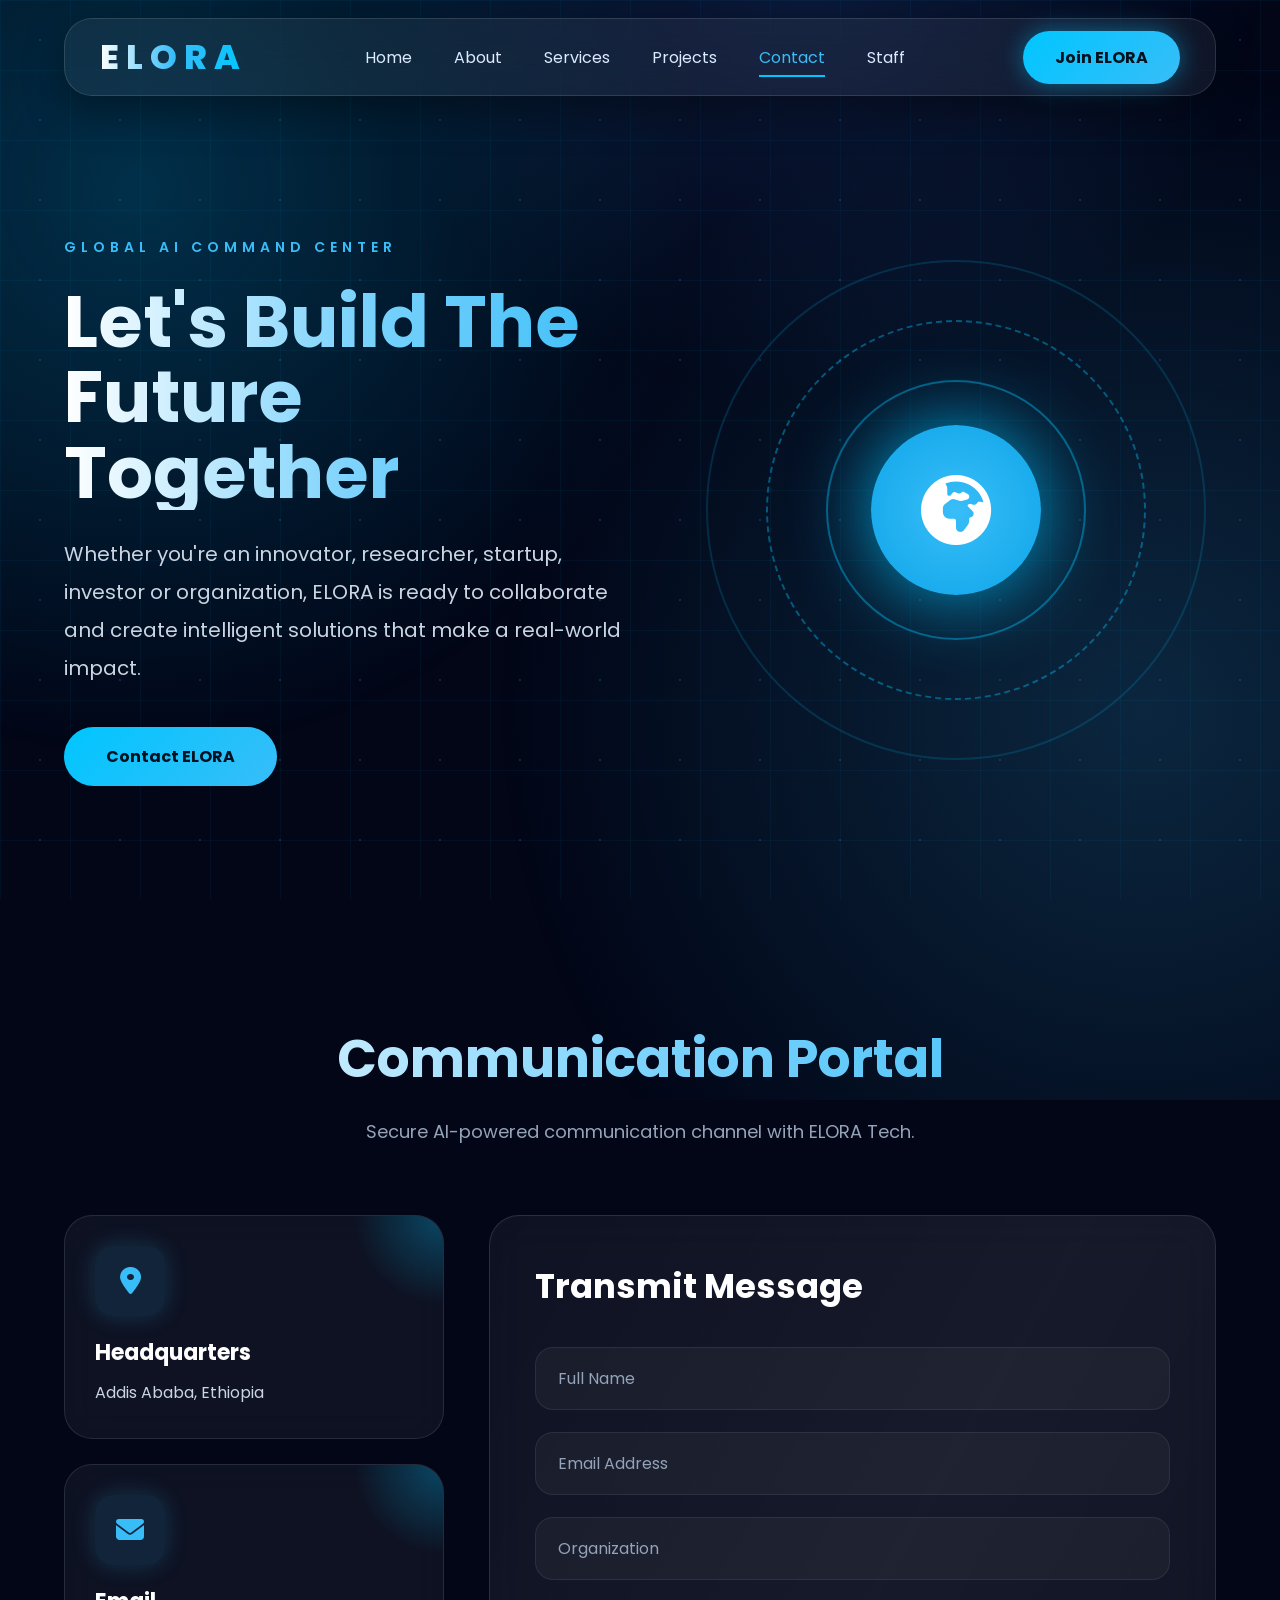
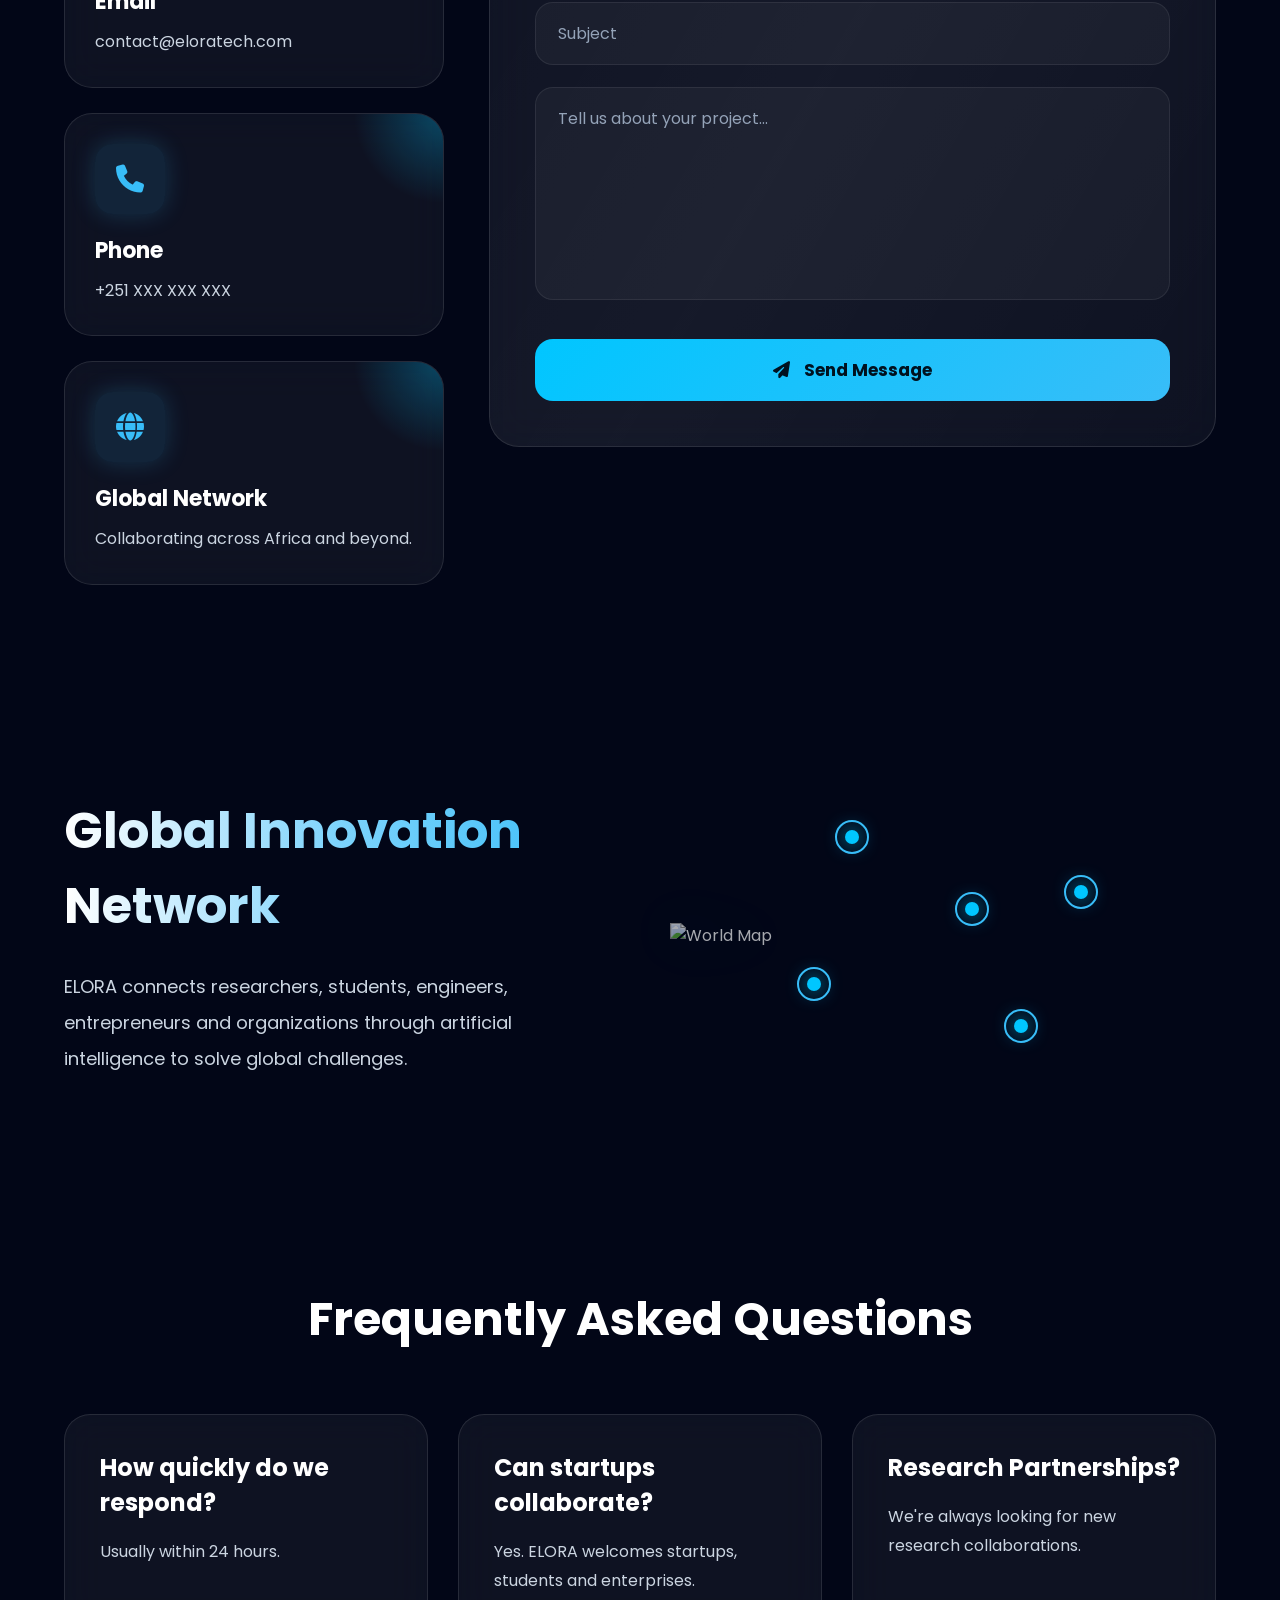
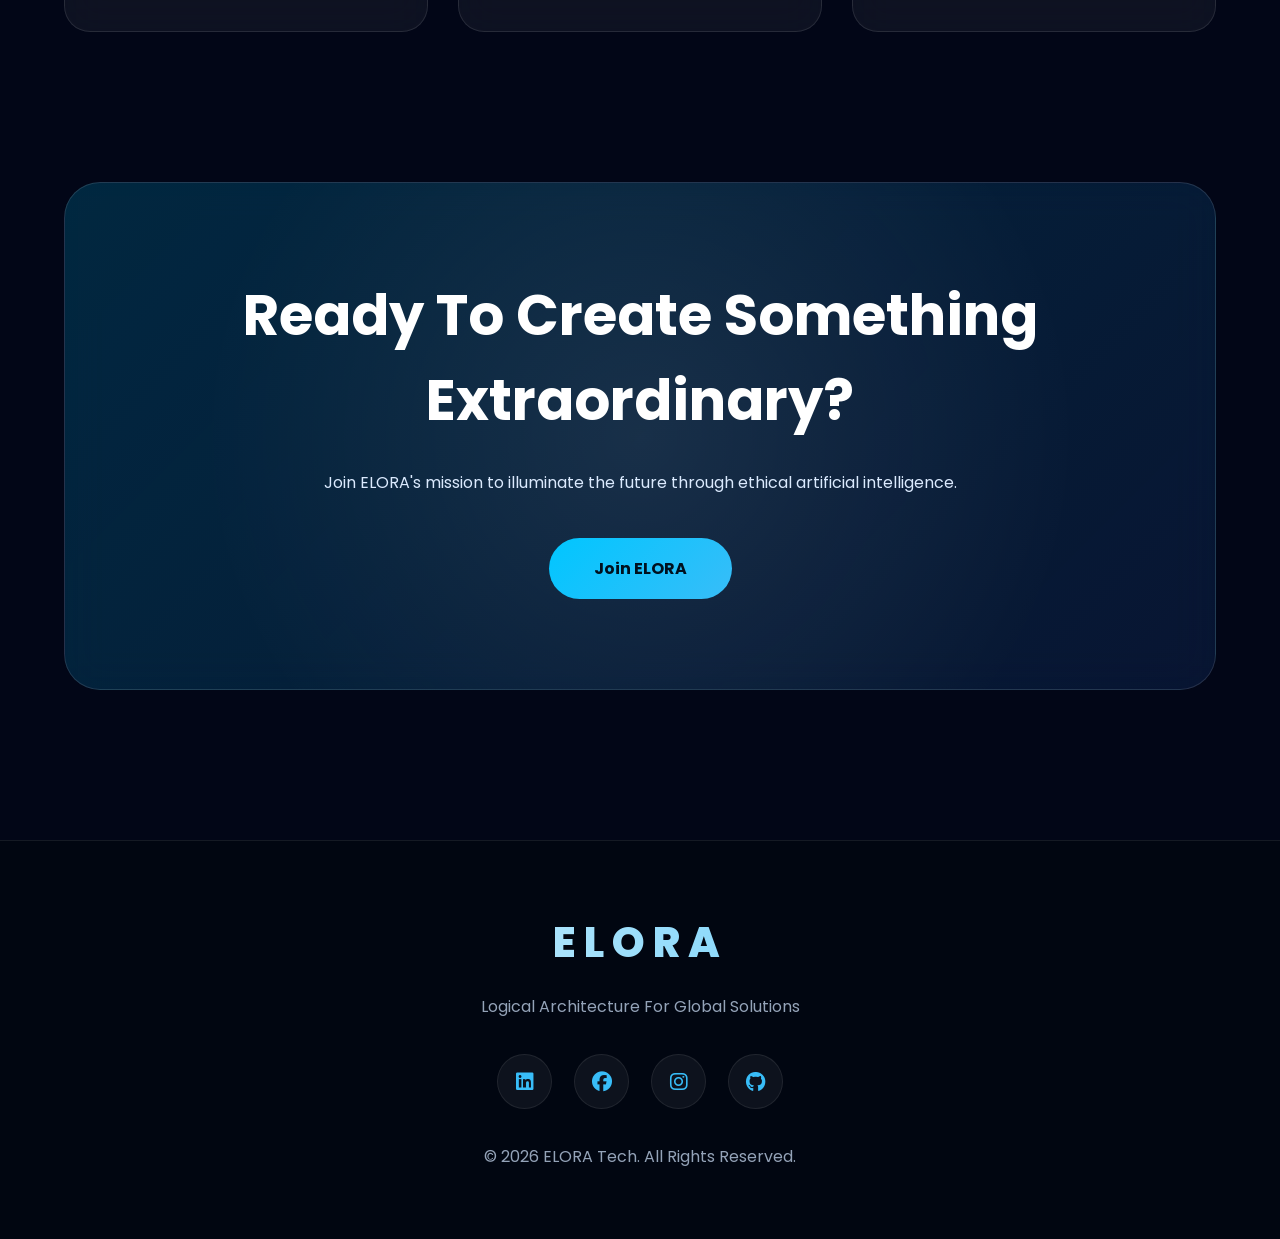
==== contact.html @ bfa9371b "Add files via upload" ====
<!DOCTYPE html>
<html lang="en">

<head>

    <meta charset="UTF-8">
    <meta name="viewport" content="width=device-width, initial-scale=1.0">

    <title>Contact | ELORA Tech</title>

    <link rel="stylesheet" href="contact.css">

    <link href="https://fonts.googleapis.com/css2?family=Poppins:wght@300;400;500;600;700;800&display=swap" rel="stylesheet">

    <link rel="stylesheet"
        href="https://cdnjs.cloudflare.com/ajax/libs/font-awesome/6.7.2/css/all.min.css">

</head>

<body>

<div class="grid-bg"></div>
<div class="particles"></div>

<header>
    <nav class="navbar">

        <a href="index.html" class="logo">ELORA</a>

        <ul class="nav-links">
            <li><a href="index.html">Home</a></li>
            <li><a href="about.html">About</a></li>
            <li><a href="service.html">Services</a></li>
            <li><a href="projects.html">Projects</a></li>
            <li><a href="contact.html" class="active">Contact</a></li>
            <li><a href="staff.html">Staff</a></li>
        </ul>

        <a href="join.html" class="join-btn">Join ELORA</a>

        <!-- MOBILE MENU BUTTON -->
        <button class="menu-btn" type="button" aria-label="Open navigation menu" aria-expanded="false">
            <i class="fas fa-bars"></i>
        </button>

    </nav>
</header>


<!-- HERO -->

<section class="contact-hero">

<div class="hero-content">

<span>GLOBAL AI COMMAND CENTER</span>

<h1>

Let's Build The Future Together

</h1>

<p>

Whether you're an innovator, researcher, startup, investor or organization,
ELORA is ready to collaborate and create intelligent solutions that make
a real-world impact.

</p>

<a href="#contact" class="hero-btn">

Contact ELORA

</a>

</div>

<div class="hero-graphic">

<div class="core">

<i class="fa-solid fa-earth-africa"></i>

</div>

<div class="ring ring1"></div>

<div class="ring ring2"></div>

<div class="ring ring3"></div>

</div>

</section>



<!-- CONTACT -->

<section id="contact" class="contact-section">

<div class="section-title">

<h2>Communication Portal</h2>

<p>

Secure AI-powered communication channel with ELORA Tech.

</p>

</div>

<div class="contact-wrapper">

<!-- LEFT -->

<div class="contact-info">

<div class="info-card">

<i class="fa-solid fa-location-dot"></i>

<h3>Headquarters</h3>

<p>

Addis Ababa, Ethiopia

</p>

</div>

<div class="info-card">

<i class="fa-solid fa-envelope"></i>

<h3>Email</h3>

<p>

contact@eloratech.com

</p>

</div>

<div class="info-card">

<i class="fa-solid fa-phone"></i>

<h3>Phone</h3>

<p>

+251 XXX XXX XXX

</p>

</div>

<div class="info-card">

<i class="fa-solid fa-globe"></i>

<h3>Global Network</h3>

<p>

Collaborating across Africa and beyond.

</p>

</div>

</div>



<!-- FORM -->

<div class="contact-form">

<h3>Transmit Message</h3>

<form>

<div class="input-box">

<input type="text" placeholder="Full Name" required>

</div>

<div class="input-box">

<input type="email" placeholder="Email Address" required>

</div>

<div class="input-box">

<input type="text" placeholder="Organization">

</div>

<div class="input-box">

<input type="text" placeholder="Subject">

</div>

<div class="input-box">

<textarea rows="7" placeholder="Tell us about your project..."></textarea>

</div>

<button type="submit">

<i class="fa-solid fa-paper-plane"></i>

Send Message

</button>

</form>

</div>

</div>

</section>



<!-- WORLD NETWORK -->

<section class="network">

<div class="network-content">

<h2>

Global Innovation Network

</h2>

<p>

ELORA connects researchers, students, engineers,
entrepreneurs and organizations through artificial intelligence
to solve global challenges.

</p>

</div>

<div class="world-map">

<div class="pulse p1"></div>
<div class="pulse p2"></div>
<div class="pulse p3"></div>
<div class="pulse p4"></div>
<div class="pulse p5"></div>

<img src="assets/world-map.png" alt="World Map">

</div>

</section>



<!-- FAQ -->

<section class="faq">

<h2>

Frequently Asked Questions

</h2>

<div class="faq-grid">

<div class="faq-card">

<h3>

How quickly do we respond?

</h3>

<p>

Usually within 24 hours.

</p>

</div>

<div class="faq-card">

<h3>

Can startups collaborate?

</h3>

<p>

Yes. ELORA welcomes startups,
students and enterprises.

</p>

</div>

<div class="faq-card">

<h3>

Research Partnerships?

</h3>

<p>

We're always looking for new
research collaborations.

</p>

</div>

</div>

</section>



<!-- CTA -->

<section class="cta">

<h2>

Ready To Create Something Extraordinary?

</h2>

<p>

Join ELORA's mission to illuminate the future
through ethical artificial intelligence.

</p>

<a href="join.html">

Join ELORA

</a>

</section>



<footer>

<div class="footer-logo">

ELORA

</div>

<p>

Logical Architecture For Global Solutions

</p>

<div class="socials">

<a href="#"><i class="fab fa-linkedin"></i></a>

<a href="#"><i class="fab fa-facebook"></i></a>

<a href="#"><i class="fab fa-instagram"></i></a>

<a href="#"><i class="fab fa-github"></i></a>

</div>

<p>

© 2026 ELORA Tech. All Rights Reserved.

</p>

</footer>

<script src="contact.js"></script>

</body>

</html>
---- contact.css ----
/* =========================================================
   ELORA TECH — CONTACT PAGE
   COMPLETE RESPONSIVE CSS
========================================================= */

* {
    margin: 0;
    padding: 0;
    box-sizing: border-box;
    font-family: 'Poppins', sans-serif;
}

html {
    scroll-behavior: smooth;
}

body {
    background: #020617;
    color: #fff;
    overflow-x: hidden;
}

/* =========================================================
   GRID BACKGROUND
========================================================= */

.grid-bg {
    position: fixed;
    inset: 0;
    z-index: -10;

    background:
        linear-gradient(rgba(0,198,255,.05) 1px, transparent 1px),
        linear-gradient(90deg, rgba(0,198,255,.05) 1px, transparent 1px);

    background-size: 70px 70px;

    animation: gridMove 18s linear infinite;
}

@keyframes gridMove {
    from {
        transform: translateY(0);
    }

    to {
        transform: translateY(70px);
    }
}

/* =========================================================
   BACKGROUND GLOW
========================================================= */

body::before {
    content: "";

    position: fixed;
    inset: -200px;

    z-index: -9;

    background:
        radial-gradient(
            circle at 20% 30%,
            rgba(0,198,255,.22),
            transparent 35%
        ),
        radial-gradient(
            circle at 80% 70%,
            rgba(56,189,248,.18),
            transparent 40%
        ),
        radial-gradient(
            circle at 60% 10%,
            rgba(59,130,246,.18),
            transparent 30%
        );

    animation: aurora 14s ease-in-out infinite alternate;
}

@keyframes aurora {
    0% {
        transform: translate(-40px,-20px) scale(1);
    }

    100% {
        transform: translate(60px,40px) scale(1.15);
    }
}

/* =========================================================
   PARTICLES
========================================================= */

.particles {
    position: fixed;
    inset: 0;

    pointer-events: none;
    z-index: -8;

    overflow: hidden;
}

.particles::before {
    content: "";

    position: absolute;

    width: 200%;
    height: 200%;

    background-image:
        radial-gradient(#38bdf8 1px, transparent 1px);

    background-size: 80px 80px;

    opacity: .18;

    animation: starsMove 60s linear infinite;
}

@keyframes starsMove {
    from {
        transform: translate(0,0);
    }

    to {
        transform: translate(-200px,-400px);
    }
}

/* =========================================================
   HEADER
========================================================= */

header {
    position: fixed;

    top: 0;
    left: 0;

    width: 100%;

    z-index: 1000;

    padding: 18px 0;

    transition: .4s;
}

/* =========================================================
   NAVBAR
========================================================= */

.navbar {
    position: relative;

    width: 90%;
    max-width: 1350px;

    margin: auto;

    min-height: 78px;

    display: flex;

    justify-content: space-between;
    align-items: center;

    padding: 0 35px;

    border-radius: 28px;

    background: rgba(255,255,255,.06);

    backdrop-filter: blur(22px);

    border: 1px solid rgba(255,255,255,.12);

    box-shadow:
        0 15px 40px rgba(0,0,0,.35);

    transition: .4s;
}

/* =========================================================
   LOGO
========================================================= */

.logo {
    font-size: 34px;

    font-weight: 800;

    letter-spacing: 7px;

    text-decoration: none;

    background:
        linear-gradient(
            90deg,
            #fff,
            #38bdf8,
            #00c6ff
        );

    -webkit-background-clip: text;
    background-clip: text;

    color: transparent;

    flex-shrink: 0;
}

/* =========================================================
   DESKTOP NAVIGATION
========================================================= */

.nav-links {
    display: flex;

    align-items: center;

    gap: 42px;

    list-style: none;
}

.nav-links a {
    color: #dbeafe;

    text-decoration: none;

    transition: .35s;

    position: relative;
}

.nav-links a::after {
    content: "";

    position: absolute;

    bottom: -8px;
    left: 50%;

    transform: translateX(-50%);

    width: 0;
    height: 2px;

    background: #00c6ff;

    transition: .3s;
}

.nav-links a:hover::after,
.nav-links .active::after {
    width: 100%;
}

.nav-links a:hover,
.nav-links .active {
    color: #38bdf8;
}

/* =========================================================
   JOIN BUTTON
========================================================= */

.join-btn {
    padding: 14px 32px;

    border-radius: 50px;

    background:
        linear-gradient(
            135deg,
            #00c6ff,
            #38bdf8
        );

    color: #00111f;

    font-weight: 700;

    text-decoration: none;

    box-shadow:
        0 0 25px rgba(0,198,255,.45);

    transition: .35s;

    flex-shrink: 0;
}

.join-btn:hover {
    transform: translateY(-4px);

    box-shadow:
        0 0 45px rgba(0,198,255,.8);
}

/* =========================================================
   MOBILE MENU BUTTON
========================================================= */

.menu-btn {
    display: none;

    width: 48px;
    height: 48px;

    align-items: center;
    justify-content: center;

    border-radius: 15px;

    color: #38bdf8;

    background: rgba(255,255,255,.06);

    border: 1px solid rgba(56,189,248,.2);

    font-size: 22px;

    cursor: pointer;

    transition: .3s;

    outline: none;
}

.menu-btn:hover,
.menu-btn.active {
    background: #00c6ff;

    color: #00111f;

    box-shadow:
        0 0 25px rgba(0,198,255,.5);
}

/* =========================================================
   NAVBAR SCROLL
========================================================= */

.navbar.scrolled {
    background: rgba(2,6,23,.88);

    border-color:
        rgba(56,189,248,.2);

    box-shadow:
        0 15px 45px rgba(0,0,0,.5);
}

/* =========================================================
   HERO
========================================================= */

.contact-hero {
    min-height: 100vh;

    display: flex;

    justify-content: space-between;
    align-items: center;

    width: 90%;
    max-width: 1350px;

    margin: auto;

    padding-top: 120px;

    gap: 60px;
}

.hero-content {
    max-width: 650px;
}

.hero-content span {
    color: #38bdf8;

    letter-spacing: 5px;

    font-size: 14px;

    font-weight: 600;
}

.hero-content h1 {
    margin: 25px 0;

    font-size: 72px;

    line-height: 1.05;

    background:
        linear-gradient(
            90deg,
            white,
            #7dd3fc,
            #38bdf8
        );

    -webkit-background-clip: text;
    background-clip: text;

    color: transparent;
}

.hero-content p {
    font-size: 20px;

    line-height: 1.9;

    color: #cbd5e1;

    max-width: 620px;
}

.hero-btn {
    display: inline-block;

    margin-top: 40px;

    padding: 17px 42px;

    border-radius: 50px;

    background:
        linear-gradient(
            135deg,
            #00c6ff,
            #38bdf8
        );

    color: #00111f;

    font-weight: 700;

    text-decoration: none;

    transition: .35s;
}

.hero-btn:hover {
    transform: translateY(-5px);

    box-shadow:
        0 0 35px rgba(0,198,255,.6);
}

/* =========================================================
   HOLOGRAPHIC EARTH
========================================================= */

.hero-graphic {
    position: relative;

    width: 520px;
    height: 520px;

    display: flex;

    align-items: center;
    justify-content: center;

    flex-shrink: 0;
}

.core {
    width: 170px;
    height: 170px;

    border-radius: 50%;

    display: flex;

    justify-content: center;
    align-items: center;

    background:
        radial-gradient(
            circle,
            #38bdf8,
            #0ea5e9
        );

    box-shadow:
        0 0 80px rgba(0,198,255,.8);

    animation: pulse 3s infinite;

    z-index: 2;
}

.core i {
    font-size: 70px;
    color: white;
}

.ring {
    position: absolute;

    border-radius: 50%;

    border:
        2px solid rgba(0,198,255,.4);
}

.ring1 {
    width: 260px;
    height: 260px;

    animation:
        spin 10s linear infinite;
}

.ring2 {
    width: 380px;
    height: 380px;

    border-style: dashed;

    animation:
        spin 18s linear infinite reverse;
}

.ring3 {
    width: 500px;
    height: 500px;

    opacity: .4;

    animation:
        spin 26s linear infinite;
}

@keyframes spin {
    to {
        transform: rotate(360deg);
    }
}

@keyframes pulse {
    50% {
        transform: scale(1.08);
    }
}

/* =========================================================
   CONTACT SECTION
========================================================= */

.contact-section {
    width: 90%;

    max-width: 1350px;

    margin: 120px auto;
}

.section-title {
    text-align: center;

    margin-bottom: 70px;
}

.section-title h2 {
    font-size: 52px;

    margin-bottom: 20px;

    background:
        linear-gradient(
            90deg,
            #ffffff,
            #7dd3fc,
            #38bdf8
        );

    -webkit-background-clip: text;
    background-clip: text;

    color: transparent;
}

.section-title p {
    color: #94a3b8;

    font-size: 18px;
}

/* =========================================================
   CONTACT GRID
========================================================= */

.contact-wrapper {
    display: grid;

    grid-template-columns: 380px 1fr;

    gap: 45px;

    align-items: start;
}

.contact-info {
    display: flex;

    flex-direction: column;

    gap: 25px;
}

/* =========================================================
   INFO CARDS
========================================================= */

.info-card {
    position: relative;

    padding: 30px;

    border-radius: 28px;

    background:
        rgba(255,255,255,.05);

    border:
        1px solid rgba(255,255,255,.1);

    backdrop-filter: blur(18px);

    overflow: hidden;

    transition: .4s;
}

.info-card::before {
    content: "";

    position: absolute;

    width: 180px;
    height: 180px;

    top: -90px;
    right: -90px;

    border-radius: 50%;

    background:
        radial-gradient(
            circle,
            rgba(0,198,255,.30),
            transparent 70%
        );

    transition: .5s;
}

.info-card:hover {
    transform: translateY(-10px);

    border-color: #38bdf8;

    box-shadow:
        0 20px 40px rgba(0,198,255,.18);
}

.info-card:hover::before {
    transform: scale(1.3);
}

.info-card i {
    width: 70px;
    height: 70px;

    display: flex;

    justify-content: center;
    align-items: center;

    border-radius: 18px;

    font-size: 28px;

    color: #38bdf8;

    background:
        rgba(56,189,248,.10);

    margin-bottom: 20px;

    box-shadow:
        0 0 25px rgba(56,189,248,.2);
}

.info-card h3 {
    font-size: 22px;

    margin-bottom: 10px;
}

.info-card p {
    color: #cbd5e1;

    line-height: 1.8;
}

/* =========================================================
   CONTACT FORM
========================================================= */

.contact-form {
    position: relative;

    padding: 45px;

    border-radius: 30px;

    background:
        rgba(255,255,255,.05);

    border:
        1px solid rgba(255,255,255,.12);

    backdrop-filter: blur(20px);

    overflow: hidden;
}

.contact-form::before {
    content: "";

    position: absolute;

    inset: 0;

    background:
        linear-gradient(
            120deg,
            transparent,
            rgba(255,255,255,.03),
            transparent
        );

    animation:
        glassFlow 7s linear infinite;

    pointer-events: none;
}

@keyframes glassFlow {
    from {
        transform: translateX(-100%);
    }

    to {
        transform: translateX(100%);
    }
}

.contact-form h3 {
    font-size: 34px;

    margin-bottom: 35px;
}

.contact-form form {
    display: grid;

    gap: 22px;

    position: relative;

    z-index: 2;
}

.input-box {
    position: relative;
}

.input-box input,
.input-box textarea {
    width: 100%;

    padding: 18px 22px;

    border-radius: 18px;

    background:
        rgba(255,255,255,.04);

    border:
        1px solid rgba(255,255,255,.08);

    outline: none;

    color: white;

    font-size: 16px;

    transition: .3s;
}

.input-box textarea {
    resize: none;
}

.input-box input::placeholder,
.input-box textarea::placeholder {
    color: #94a3b8;
}

.input-box input:focus,
.input-box textarea:focus {
    border-color: #38bdf8;

    box-shadow:
        0 0 25px rgba(56,189,248,.25);

    background:
        rgba(255,255,255,.06);
}

.contact-form button {
    margin-top: 10px;

    padding: 18px;

    border: none;

    border-radius: 18px;

    cursor: pointer;

    font-size: 17px;

    font-weight: 700;

    color: #00111f;

    background:
        linear-gradient(
            135deg,
            #00c6ff,
            #38bdf8
        );

    transition: .35s;
}

.contact-form button:hover {
    transform: translateY(-5px);

    box-shadow:
        0 0 35px rgba(0,198,255,.55);
}

.contact-form button i {
    margin-right: 10px;
}

/* =========================================================
   GLOBAL NETWORK
========================================================= */

.network {
    width: 90%;

    max-width: 1350px;

    margin: 140px auto;

    display: grid;

    grid-template-columns: 1fr 1fr;

    gap: 60px;

    align-items: center;
}

.network-content h2 {
    font-size: 50px;

    margin-bottom: 25px;

    background:
        linear-gradient(
            90deg,
            #ffffff,
            #7dd3fc,
            #38bdf8
        );

    -webkit-background-clip: text;
    background-clip: text;

    color: transparent;
}

.network-content p {
    color: #cbd5e1;

    line-height: 2;

    font-size: 18px;
}

.world-map {
    position: relative;

    display: flex;

    justify-content: center;
    align-items: center;

    min-height: 420px;
}

.world-map img {
    width: 100%;

    max-width: 600px;

    opacity: .65;

    filter:
        drop-shadow(
            0 0 30px rgba(0,198,255,.25)
        );
}

/* =========================================================
   MAP PULSES
========================================================= */

.pulse {
    position: absolute;

    width: 14px;
    height: 14px;

    background: #00c6ff;

    border-radius: 50%;

    box-shadow:
        0 0 20px #00c6ff;
}

.pulse::after {
    content: "";

    position: absolute;

    inset: -10px;

    border-radius: 50%;

    border:
        2px solid #38bdf8;

    animation:
        pulseRing 2.8s infinite;
}

@keyframes pulseRing {
    0% {
        transform: scale(.3);
        opacity: 1;
    }

    100% {
        transform: scale(2.8);
        opacity: 0;
    }
}

.p1 {
    top: 25%;
    left: 32%;
}

.p2 {
    top: 42%;
    left: 54%;
}

.p3 {
    top: 60%;
    left: 25%;
}

.p4 {
    top: 38%;
    left: 74%;
}

.p5 {
    top: 70%;
    left: 63%;
}

/* =========================================================
   FAQ
========================================================= */

.faq {
    width: 90%;

    max-width: 1350px;

    margin: 140px auto;
}

.faq h2 {
    text-align: center;

    font-size: 46px;

    margin-bottom: 60px;
}

.faq-grid {
    display: grid;

    grid-template-columns:
        repeat(3,1fr);

    gap: 30px;
}

.faq-card {
    padding: 35px;

    border-radius: 26px;

    background:
        rgba(255,255,255,.05);

    border:
        1px solid rgba(255,255,255,.1);

    backdrop-filter: blur(18px);

    transition: .35s;
}

.faq-card:hover {
    transform: translateY(-8px);

    border-color: #38bdf8;

    box-shadow:
        0 18px 35px rgba(0,198,255,.18);
}

.faq-card h3 {
    margin-bottom: 18px;

    font-size: 24px;
}

.faq-card p {
    color: #cbd5e1;

    line-height: 1.8;
}

/* =========================================================
   CTA
========================================================= */

.cta {
    width: 90%;

    max-width: 1200px;

    margin: 150px auto;

    padding: 90px 60px;

    text-align: center;

    border-radius: 36px;

    background:
        linear-gradient(
            135deg,
            rgba(0,198,255,.18),
            rgba(59,130,246,.12)
        );

    border:
        1px solid rgba(255,255,255,.12);

    backdrop-filter: blur(20px);

    position: relative;

    overflow: hidden;
}

.cta::before {
    content: "";

    position: absolute;

    inset: 0;

    background:
        radial-gradient(
            circle at center,
            rgba(255,255,255,.08),
            transparent 70%
        );

    pointer-events: none;
}

.cta h2 {
    position: relative;

    font-size: 56px;

    margin-bottom: 25px;
}

.cta p {
    position: relative;

    color: #dbeafe;

    max-width: 700px;

    margin: auto;

    line-height: 1.9;
}

.cta a {
    position: relative;

    display: inline-block;

    margin-top: 40px;

    padding: 18px 45px;

    border-radius: 50px;

    text-decoration: none;

    font-weight: 700;

    color: #00111f;

    background:
        linear-gradient(
            135deg,
            #00c6ff,
            #38bdf8
        );

    transition: .35s;
}

.cta a:hover {
    transform: translateY(-5px);

    box-shadow:
        0 0 35px rgba(0,198,255,.55);
}

/* =========================================================
   FOOTER
========================================================= */

footer {
    margin-top: 120px;

    padding: 70px 20px;

    text-align: center;

    border-top:
        1px solid rgba(255,255,255,.08);

    background: #010611;
}

.footer-logo {
    font-size: 42px;

    font-weight: 800;

    letter-spacing: 8px;

    background:
        linear-gradient(
            90deg,
            #ffffff,
            #38bdf8
        );

    -webkit-background-clip: text;
    background-clip: text;

    color: transparent;

    margin-bottom: 20px;
}

footer p {
    color: #94a3b8;

    margin-top: 10px;
}

.socials {
    margin: 35px 0;

    display: flex;

    justify-content: center;

    gap: 22px;
}

.socials a {
    width: 55px;
    height: 55px;

    border-radius: 50%;

    display: flex;

    justify-content: center;
    align-items: center;

    color: #38bdf8;

    font-size: 20px;

    text-decoration: none;

    background:
        rgba(255,255,255,.05);

    border:
        1px solid rgba(255,255,255,.08);

    transition: .35s;
}

.socials a:hover {
    transform: translateY(-6px);

    background: #00c6ff;

    color: #00111f;

    box-shadow:
        0 0 30px rgba(0,198,255,.45);
}

/* =========================================================
   REVEAL
========================================================= */

.reveal {
    opacity: 0;

    transform: translateY(35px);

    transition:
        opacity .8s ease,
        transform .8s ease;
}

.reveal-visible {
    opacity: 1;

    transform: translateY(0);
}

/* =========================================================
   TABLET
========================================================= */

@media (max-width: 1100px) {

    .navbar {
        padding: 0 25px;
    }

    .nav-links {
        gap: 22px;
    }

    .join-btn {
        padding: 12px 22px;
    }

    .contact-hero {
        gap: 30px;
    }

    .hero-content h1 {
        font-size: 58px;
    }

    .hero-graphic {
        width: 430px;
        height: 430px;
    }

    .ring3 {
        width: 420px;
        height: 420px;
    }

    .contact-wrapper {
        grid-template-columns: 330px 1fr;
    }
}

/* =========================================================
   MOBILE NAVIGATION
========================================================= */

@media (max-width: 768px) {

    header {
        padding: 12px 0;
    }

    .navbar {
        width: calc(100% - 24px);

        min-height: 68px;

        padding: 0 16px;

        border-radius: 20px;
    }

    .logo {
        font-size: 25px;
        letter-spacing: 5px;
    }

    /* SHOW HAMBURGER */

    .menu-btn {
        display: flex;
        flex-shrink: 0;
    }

    /* HIDE DESKTOP LINKS */

    .nav-links {
        position: absolute;

        top: calc(100% + 12px);

        left: 0;

        width: 100%;

        display: flex;

        flex-direction: column;

        gap: 6px;

        padding: 14px;

        background:
            rgba(2,6,23,.97);

        border:
            1px solid rgba(56,189,248,.18);

        border-radius: 22px;

        backdrop-filter: blur(25px);

        box-shadow:
            0 25px 60px rgba(0,0,0,.55);

        opacity: 0;

        visibility: hidden;

        pointer-events: none;

        transform: translateY(-15px);

        transition:
            opacity .3s ease,
            transform .3s ease,
            visibility .3s ease;

        z-index: 2000;
    }

    /* OPEN MENU */

    .nav-links.mobile-active {
        opacity: 1;

        visibility: visible;

        pointer-events: auto;

        transform: translateY(0);
    }

    .nav-links li {
        width: 100%;
    }

    .nav-links a {
        display: block;

        width: 100%;

        padding: 15px 20px;

        border-radius: 14px;

        text-align: center;

        color: #dbeafe;
    }

    .nav-links a:hover,
    .nav-links .active {
        background:
            rgba(0,198,255,.12);

        color: #38bdf8;
    }

    .nav-links a::after {
        display: none;
    }

    /* HIDE JOIN BUTTON */

    .navbar .join-btn {
        display: none;
    }

    /* HERO */

    .contact-hero {
        flex-direction: column;

        text-align: center;

        padding-top: 130px;

        gap: 40px;
    }

    .hero-content {
        max-width: 100%;
    }

    .hero-content h1 {
        font-size: 42px;
    }

    .hero-content p {
        font-size: 17px;
    }

    .hero-graphic {
        width: 340px;
        height: 340px;
    }

    .core {
        width: 120px;
        height: 120px;
    }

    .core i {
        font-size: 50px;
    }

    .ring1 {
        width: 180px;
        height: 180px;
    }

    .ring2 {
        width: 260px;
        height: 260px;
    }

    .ring3 {
        width: 330px;
        height: 330px;
    }

    /* CONTACT */

    .contact-wrapper {
        grid-template-columns: 1fr;
    }

    .contact-info {
        order: 2;
    }

    .contact-form {
        order: 1;

        padding: 30px 22px;
    }

    /* NETWORK */

    .network {
        grid-template-columns: 1fr;

        text-align: center;

        gap: 30px;
    }

    .world-map {
        min-height: 300px;
    }

    /* FAQ */

    .faq-grid {
        grid-template-columns: 1fr;
    }

    /* HEADINGS */

    .section-title h2,
    .network-content h2,
    .faq h2 {
        font-size: 36px;
    }

    .cta {
        padding: 70px 30px;
    }

    .cta h2 {
        font-size: 42px;
    }

    .footer-logo {
        font-size: 32px;

        letter-spacing: 5px;
    }
}

/* =========================================================
   SMALL PHONES
========================================================= */

@media (max-width: 480px) {

    .navbar {
        width: calc(100% - 16px);
    }

    .logo {
        font-size: 22px;
        letter-spacing: 4px;
    }

    .menu-btn {
        width: 44px;
        height: 44px;
    }

    .hero-content h1 {
        font-size: 36px;
    }

    .hero-content p {
        font-size: 16px;
        line-height: 1.7;
    }

    .hero-graphic {
        width: 290px;
        height: 290px;
    }

    .ring1 {
        width: 160px;
        height: 160px;
    }

    .ring2 {
        width: 220px;
        height: 220px;
    }

    .ring3 {
        width: 280px;
        height: 280px;
    }

    .core {
        width: 105px;
        height: 105px;
    }

    .core i {
        font-size: 42px;
    }

    .section-title h2,
    .network-content h2,
    .faq h2 {
        font-size: 30px;
    }

    .cta h2 {
        font-size: 34px;
    }
}
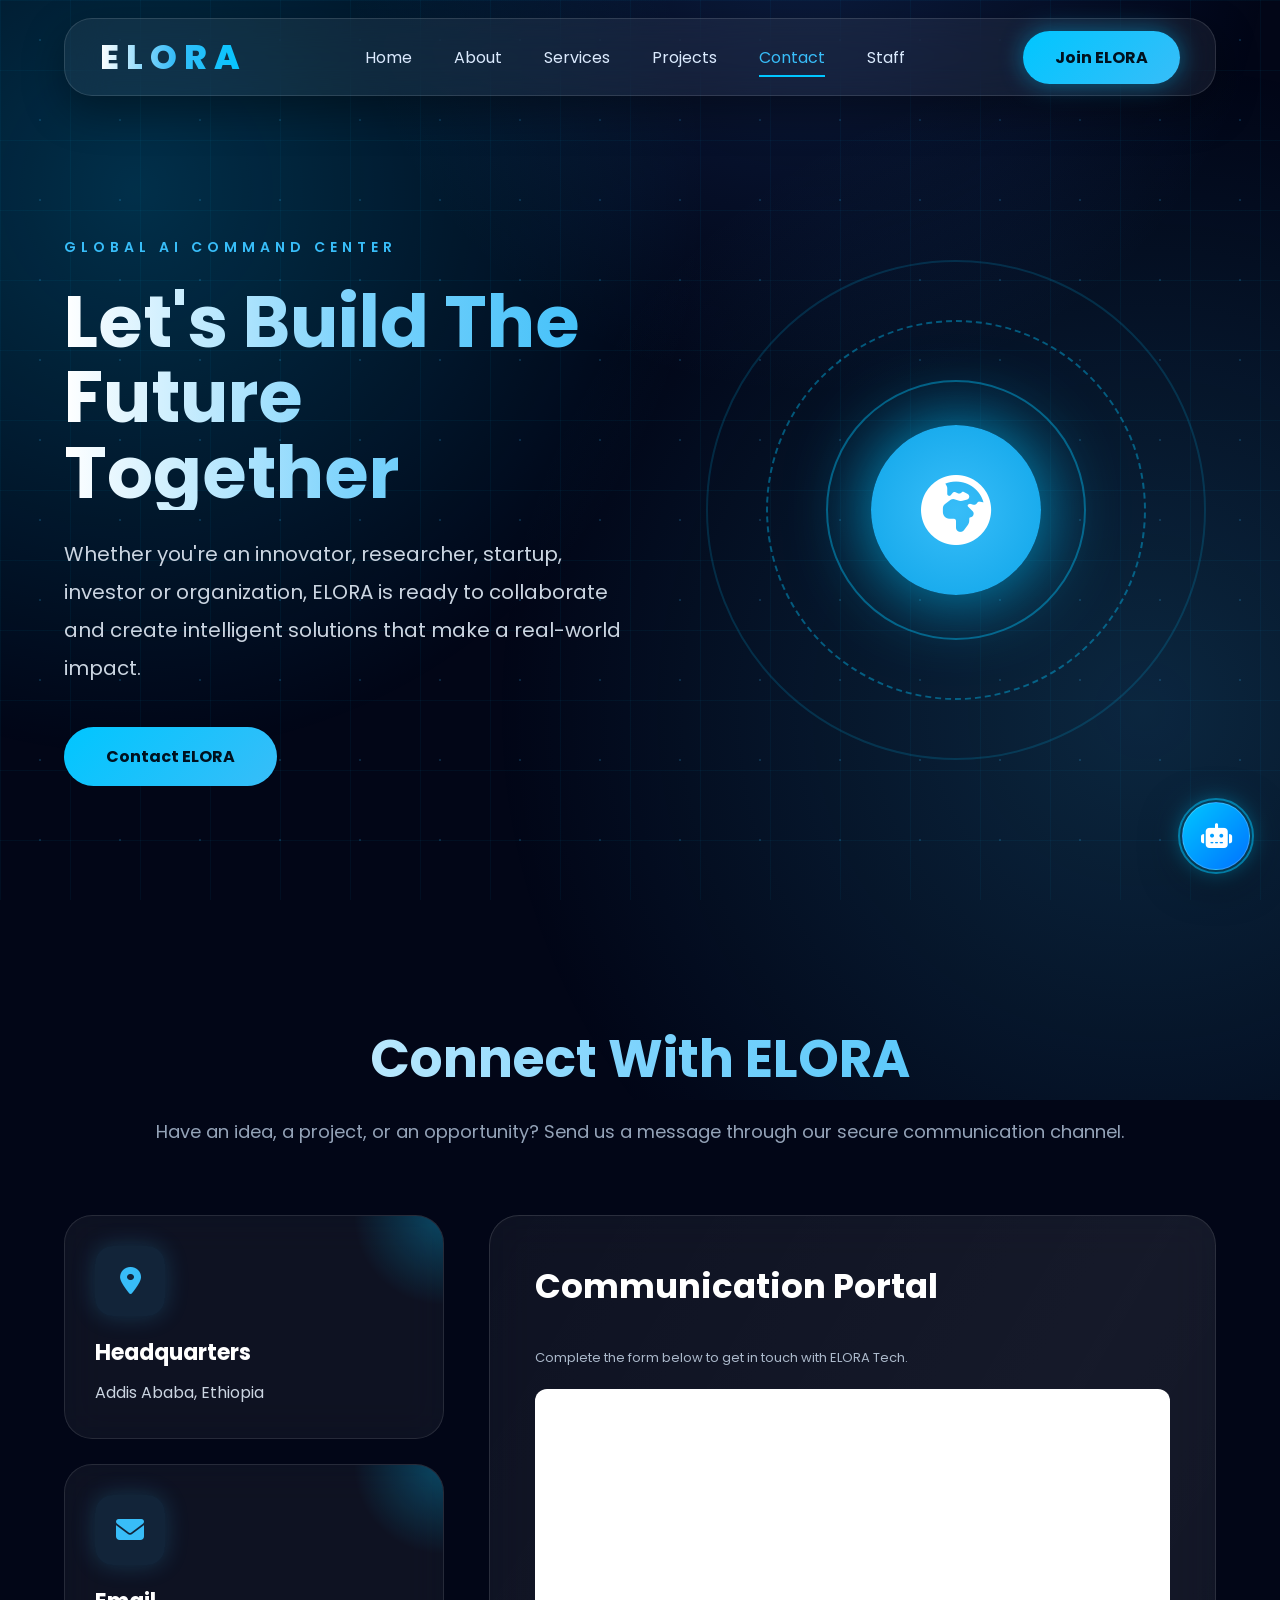
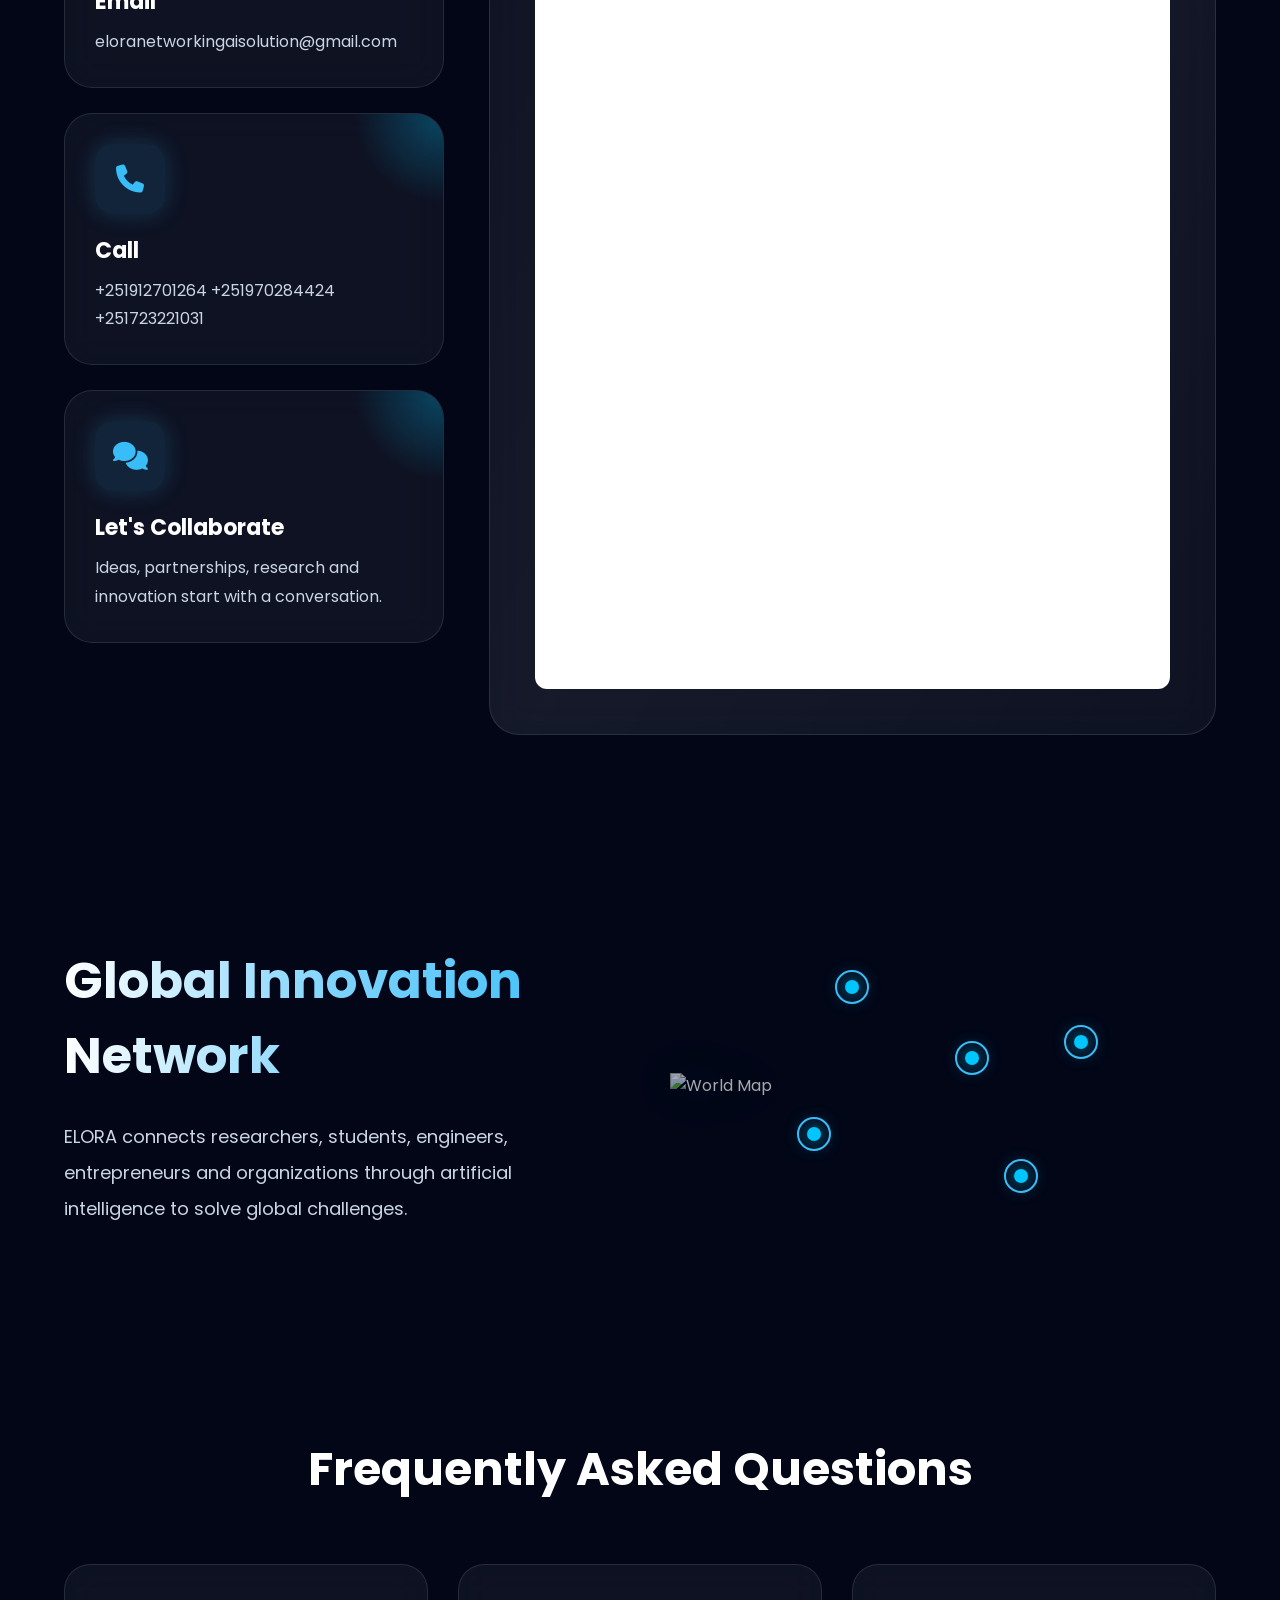
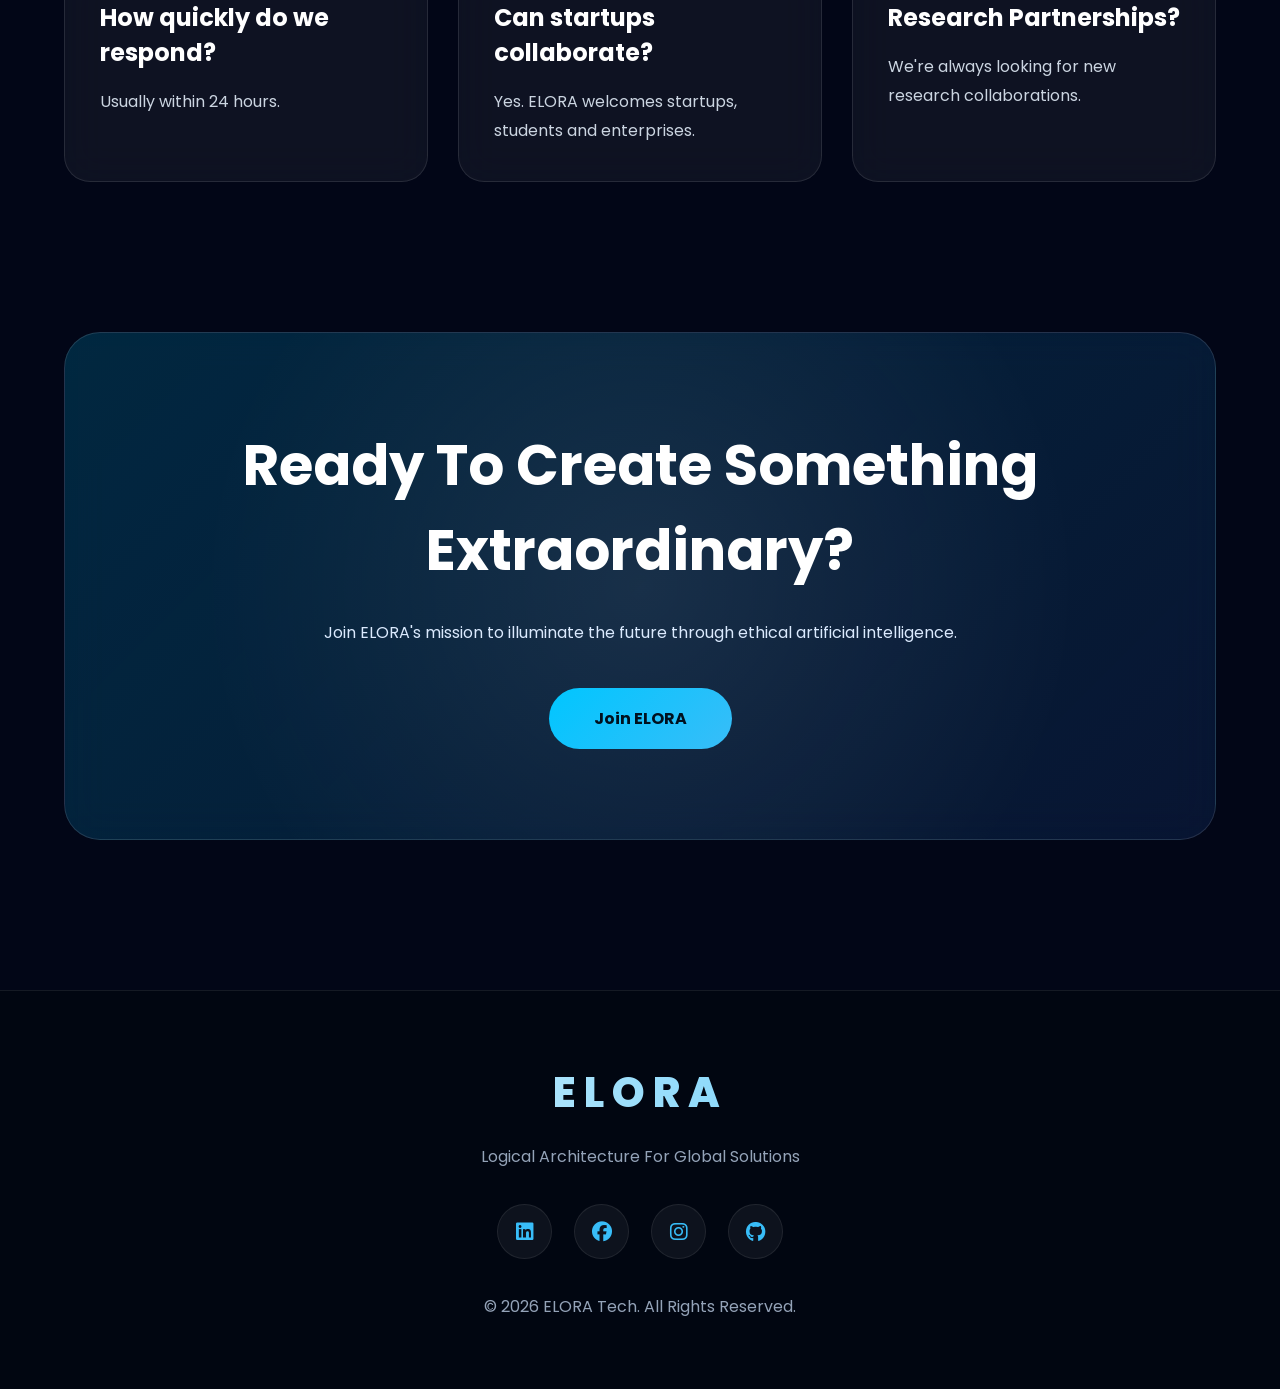
==== commit a9f773c3: "Update contact.html" ====
--- a/contact.html
+++ b/contact.html
@@ -99,139 +99,78 @@
 
 <!-- CONTACT -->
 
+
+<!-- CONTACT -->
 <section id="contact" class="contact-section">
 
-<div class="section-title">
-
-<h2>Communication Portal</h2>
-
-<p>
-
-Secure AI-powered communication channel with ELORA Tech.
-
-</p>
-
-</div>
-
-<div class="contact-wrapper">
-
-<!-- LEFT -->
-
-<div class="contact-info">
-
-<div class="info-card">
-
-<i class="fa-solid fa-location-dot"></i>
-
-<h3>Headquarters</h3>
-
-<p>
-
-Addis Ababa, Ethiopia
-
-</p>
-
-</div>
-
-<div class="info-card">
-
-<i class="fa-solid fa-envelope"></i>
-
-<h3>Email</h3>
-
-<p>
-
-contact@eloratech.com
-
-</p>
-
-</div>
-
-<div class="info-card">
-
-<i class="fa-solid fa-phone"></i>
-
-<h3>Phone</h3>
-
-<p>
-
-+251 XXX XXX XXX
-
-</p>
-
-</div>
-
-<div class="info-card">
-
-<i class="fa-solid fa-globe"></i>
-
-<h3>Global Network</h3>
-
-<p>
-
-Collaborating across Africa and beyond.
-
-</p>
-
-</div>
-
-</div>
-
-
-
-<!-- FORM -->
-
-<div class="contact-form">
-
-<h3>Transmit Message</h3>
-
-<form>
-
-<div class="input-box">
-
-<input type="text" placeholder="Full Name" required>
-
-</div>
-
-<div class="input-box">
-
-<input type="email" placeholder="Email Address" required>
-
-</div>
-
-<div class="input-box">
-
-<input type="text" placeholder="Organization">
-
-</div>
-
-<div class="input-box">
-
-<input type="text" placeholder="Subject">
-
-</div>
-
-<div class="input-box">
-
-<textarea rows="7" placeholder="Tell us about your project..."></textarea>
-
-</div>
-
-<button type="submit">
-
-<i class="fa-solid fa-paper-plane"></i>
-
-Send Message
-
-</button>
-
-</form>
-
-</div>
-
-</div>
+    <div class="section-title">
+        <h2>Connect With ELORA</h2>
+        <p>
+            Have an idea, a project, or an opportunity?
+            Send us a message through our secure communication channel.
+        </p>
+    </div>
+
+    <div class="contact-wrapper">
+
+        <!-- LEFT SIDE -->
+        <div class="contact-info">
+
+            <div class="info-card">
+                <i class="fa-solid fa-location-dot"></i>
+                <h3>Headquarters</h3>
+                <p>Addis Ababa, Ethiopia</p>
+            </div>
+
+            <div class="info-card">
+                <i class="fa-solid fa-envelope"></i>
+                <h3>Email</h3>
+                <p>eloranetworkingaisolution@gmail.com</p>
+            </div>
+
+            <div class="info-card">
+                <i class="fa-solid fa-phone"></i>
+                <h3>Call</h3>
+                <p>+251912701264
++251970284424 
++251723221031</p>
+            </div>
+
+            <div class="info-card">
+                <i class="fa-solid fa-comments"></i>
+                <h3>Let's Collaborate</h3>
+                <p>Ideas, partnerships, research and innovation start with a conversation.</p>
+            </div>
+
+        </div>
+
+        <!-- GOOGLE FORM -->
+        <div class="contact-form google-form-container">
+
+            <h3>Communication Portal</h3>
+
+            <p class="form-description">
+                Complete the form below to get in touch with ELORA Tech.
+            </p>
+
+            <iframe
+                src="https://docs.google.com/forms/d/e/1FAIpQLSfigRZmQ2jDMhBp-53AdBX9DcAgVGga9rWlDTqEb82t826cug/viewform?embedded=true"
+                width="100%"
+                height="900"
+                frameborder="0"
+                marginheight="0"
+                marginwidth="0"
+                loading="lazy"
+                title="ELORA Tech Contact Form">
+                Loading…
+            </iframe>
+
+        </div>
+
+    </div>
 
 </section>
+
 
 
 
@@ -403,7 +342,190 @@
 </footer>
 
 <script src="contact.js"></script>
-
+<script src="elora-ai.js"></script>
+<!-- =====================================================
+     ELORA AI CHATBOT
+===================================================== -->
+
+<div class="elora-ai-widget">
+
+    <!-- Floating Button -->
+    <button
+        id="elora-ai-button"
+        class="elora-ai-button"
+        aria-label="Open ELORA AI"
+        type="button">
+
+        <span class="ai-pulse"></span>
+
+        <i class="fas fa-robot"></i>
+
+    </button>
+
+
+    <!-- Chat Window -->
+    <div
+        id="elora-ai-chat"
+        class="elora-ai-chat"
+        aria-hidden="true">
+
+
+        <!-- HEADER -->
+
+        <div class="elora-ai-header">
+
+            <div class="elora-ai-brand">
+
+                <div class="elora-ai-avatar">
+
+                    <i class="fas fa-robot"></i>
+
+                </div>
+
+                <div>
+
+                    <h3>ELORA AI</h3>
+
+                    <span>
+                        <span class="online-dot"></span>
+                        Online
+                    </span>
+
+                </div>
+
+            </div>
+
+
+            <button
+                id="elora-ai-close"
+                class="elora-ai-close"
+                aria-label="Close chatbot"
+                type="button">
+
+                <i class="fas fa-xmark"></i>
+
+            </button>
+
+        </div>
+
+
+        <!-- CHAT MESSAGES -->
+
+        <div
+            id="elora-ai-messages"
+            class="elora-ai-messages">
+
+            <div class="ai-message">
+
+                <div class="message-avatar">
+                    <i class="fas fa-robot"></i>
+                </div>
+
+                <div class="message-content">
+
+                    <p>
+                        Hello 👋 I'm <strong>ELORA AI</strong>.
+                    </p>
+
+                    <p>
+                        I'm here to help you explore
+                        ELORA Tech, our services,
+                        projects and mission.
+                    </p>
+
+                    <span class="message-time">
+                        Just now
+                    </span>
+
+                </div>
+
+            </div>
+
+
+            <!-- QUICK QUESTIONS -->
+
+            <div class="ai-quick-actions">
+
+                <button data-question="What is ELORA Tech?">
+                    What is ELORA?
+                </button>
+
+                <button data-question="What services does ELORA provide?">
+                    Our services
+                </button>
+
+                <button data-question="What is ELORA's mission?">
+                    Our mission
+                </button>
+
+                <button data-question="How can I join ELORA?">
+                    Join ELORA
+                </button>
+
+            </div>
+
+        </div>
+
+
+        <!-- TYPING INDICATOR -->
+
+        <div
+            id="elora-ai-typing"
+            class="elora-ai-typing">
+
+            <div class="typing-avatar">
+                <i class="fas fa-robot"></i>
+            </div>
+
+            <div class="typing-dots">
+
+                <span></span>
+                <span></span>
+                <span></span>
+
+            </div>
+
+        </div>
+
+
+        <!-- INPUT -->
+
+        <div class="elora-ai-input-area">
+
+            <input
+                id="elora-ai-input"
+                type="text"
+                placeholder="Ask ELORA AI..."
+                autocomplete="off"
+                maxlength="500">
+
+            <button
+                id="elora-ai-send"
+                type="button"
+                aria-label="Send message">
+
+                <i class="fas fa-paper-plane"></i>
+
+            </button>
+
+        </div>
+
+
+        <div class="elora-ai-footer">
+
+            <span>
+                Powered by ELORA Tech
+            </span>
+
+            <span>
+                AI Assistant
+            </span>
+
+        </div>
+
+    </div>
+
+</div>
 </body>
 
-</html>+</html>
--- a/contact.css
+++ b/contact.css
@@ -1,7 +1,4 @@
-/* =========================================================
-   ELORA TECH — CONTACT PAGE
-   COMPLETE RESPONSIVE CSS
-========================================================= */
+
 
 * {
     margin: 0;
@@ -1643,4 +1640,2537 @@
     .cta h2 {
         font-size: 34px;
     }
-}+}
+/* =====================================================
+   ELORA AI CHATBOT
+===================================================== */
+
+.elora-ai-widget {
+    position: fixed;
+    right: 30px;
+    bottom: 30px;
+    z-index: 99999;
+    font-family: 'Poppins', sans-serif;
+}
+
+
+/* =====================================================
+   FLOATING AI BUTTON
+===================================================== */
+
+.elora-ai-button {
+    position: relative;
+
+    width: 68px;
+    height: 68px;
+
+    border: 1px solid rgba(255,255,255,.2);
+
+    border-radius: 50%;
+
+    display: flex;
+    align-items: center;
+    justify-content: center;
+
+    cursor: pointer;
+
+    color: white;
+
+    font-size: 25px;
+
+    background:
+        linear-gradient(
+            135deg,
+            #00c6ff,
+            #0072ff
+        );
+
+    box-shadow:
+        0 0 25px rgba(0,198,255,.5),
+        0 10px 40px rgba(0,0,0,.5);
+
+    transition:
+        transform .3s ease,
+        box-shadow .3s ease;
+}
+
+
+.elora-ai-button:hover {
+
+    transform:
+        translateY(-5px)
+        scale(1.05);
+
+    box-shadow:
+        0 0 45px rgba(0,198,255,.8),
+        0 15px 50px rgba(0,0,0,.6);
+
+}
+
+
+.elora-ai-button i {
+
+    position: relative;
+
+    z-index: 2;
+}
+
+
+/* PULSE */
+
+.ai-pulse {
+
+    position: absolute;
+
+    inset: -5px;
+
+    border-radius: 50%;
+
+    border:
+        2px solid rgba(0,198,255,.5);
+
+    animation:
+        aiPulse 2s infinite;
+}
+
+
+@keyframes aiPulse {
+
+    0% {
+        transform: scale(.9);
+        opacity: 1;
+    }
+
+    70% {
+        transform: scale(1.35);
+        opacity: 0;
+    }
+
+    100% {
+        opacity: 0;
+    }
+
+}
+
+
+/* =====================================================
+   CHAT WINDOW
+===================================================== */
+
+.elora-ai-chat {
+
+    position: absolute;
+
+    right: 0;
+
+    bottom: 85px;
+
+    width: 390px;
+
+    height: 580px;
+
+    display: flex;
+
+    flex-direction: column;
+
+    overflow: hidden;
+
+    background:
+        rgba(2,6,23,.94);
+
+    border:
+        1px solid rgba(255,255,255,.12);
+
+    border-radius: 28px;
+
+    backdrop-filter:
+        blur(30px);
+
+    -webkit-backdrop-filter:
+        blur(30px);
+
+    box-shadow:
+        0 30px 100px rgba(0,0,0,.7),
+        0 0 60px rgba(0,198,255,.12);
+
+    opacity: 0;
+
+    visibility: hidden;
+
+    transform:
+        translateY(20px)
+        scale(.95);
+
+    transform-origin:
+        bottom right;
+
+    pointer-events: none;
+
+    transition:
+        opacity .3s ease,
+        transform .3s ease,
+        visibility .3s ease;
+}
+
+
+.elora-ai-chat.active {
+
+    opacity: 1;
+
+    visibility: visible;
+
+    transform:
+        translateY(0)
+        scale(1);
+
+    pointer-events: auto;
+}
+
+
+/* =====================================================
+   HEADER
+===================================================== */
+
+.elora-ai-header {
+
+    min-height: 78px;
+
+    padding: 15px 18px;
+
+    display: flex;
+
+    align-items: center;
+
+    justify-content: space-between;
+
+    background:
+        linear-gradient(
+            135deg,
+            rgba(0,198,255,.15),
+            rgba(0,114,255,.08)
+        );
+
+    border-bottom:
+        1px solid rgba(255,255,255,.08);
+}
+
+
+.elora-ai-brand {
+
+    display: flex;
+
+    align-items: center;
+
+    gap: 12px;
+}
+
+
+.elora-ai-avatar {
+
+    width: 45px;
+    height: 45px;
+
+    display: flex;
+
+    align-items: center;
+    justify-content: center;
+
+    border-radius: 14px;
+
+    color: #00111f;
+
+    background:
+        linear-gradient(
+            135deg,
+            #00c6ff,
+            #38bdf8
+        );
+
+    box-shadow:
+        0 0 25px rgba(0,198,255,.35);
+}
+
+
+.elora-ai-brand h3 {
+
+    margin: 0;
+
+    font-size: 15px;
+
+    letter-spacing: 1px;
+}
+
+
+.elora-ai-brand span {
+
+    font-size: 11px;
+
+    color: #94a3b8;
+}
+
+
+.online-dot {
+
+    display: inline-block;
+
+    width: 7px;
+    height: 7px;
+
+    margin-right: 5px;
+
+    border-radius: 50%;
+
+    background: #22c55e;
+
+    box-shadow:
+        0 0 10px #22c55e;
+}
+
+
+.elora-ai-close {
+
+    width: 38px;
+    height: 38px;
+
+    border: 0;
+
+    border-radius: 10px;
+
+    background:
+        rgba(255,255,255,.06);
+
+    color: #cbd5e1;
+
+    cursor: pointer;
+
+    font-size: 18px;
+
+    transition: .25s;
+}
+
+
+.elora-ai-close:hover {
+
+    background:
+        rgba(255,255,255,.12);
+
+    color: white;
+
+    transform:
+        rotate(90deg);
+}
+
+
+/* =====================================================
+   MESSAGES
+===================================================== */
+
+.elora-ai-messages {
+
+    flex: 1;
+
+    overflow-y: auto;
+
+    padding: 22px 18px;
+
+    scroll-behavior: smooth;
+}
+
+
+.elora-ai-messages::-webkit-scrollbar {
+
+    width: 5px;
+}
+
+
+.elora-ai-messages::-webkit-scrollbar-thumb {
+
+    background:
+        rgba(0,198,255,.35);
+
+    border-radius: 20px;
+}
+
+
+/* =====================================================
+   AI MESSAGE
+===================================================== */
+
+.ai-message {
+
+    display: flex;
+
+    gap: 10px;
+
+    margin-bottom: 18px;
+
+    animation:
+        messageIn .3s ease;
+}
+
+
+@keyframes messageIn {
+
+    from {
+        opacity: 0;
+        transform: translateY(8px);
+    }
+
+    to {
+        opacity: 1;
+        transform: translateY(0);
+    }
+
+}
+
+
+.message-avatar {
+
+    width: 30px;
+    height: 30px;
+
+    flex-shrink: 0;
+
+    display: flex;
+
+    align-items: center;
+    justify-content: center;
+
+    border-radius: 9px;
+
+    color: #00111f;
+
+    font-size: 12px;
+
+    background:
+        linear-gradient(
+            135deg,
+            #00c6ff,
+            #0072ff
+        );
+}
+
+
+.message-content {
+
+    max-width: 82%;
+
+    padding: 13px 15px;
+
+    border-radius:
+        5px 18px 18px 18px;
+
+    background:
+        rgba(255,255,255,.06);
+
+    border:
+        1px solid rgba(255,255,255,.08);
+}
+
+
+.message-content p {
+
+    margin: 0 0 7px;
+
+    color: #dbeafe;
+
+    font-size: 13px;
+
+    line-height: 1.6;
+}
+
+
+.message-content p:last-of-type {
+
+    margin-bottom: 0;
+}
+
+
+.message-time {
+
+    display: block;
+
+    margin-top: 8px;
+
+    color: #64748b;
+
+    font-size: 9px;
+}
+
+
+/* =====================================================
+   USER MESSAGE
+===================================================== */
+
+.user-message {
+
+    display: flex;
+
+    justify-content: flex-end;
+
+    margin-bottom: 18px;
+
+    animation:
+        messageIn .3s ease;
+}
+
+
+.user-message .message-content {
+
+    border-radius:
+        18px 5px 18px 18px;
+
+    background:
+        linear-gradient(
+            135deg,
+            #00c6ff,
+            #0072ff
+        );
+
+    border: none;
+}
+
+
+.user-message .message-content p {
+
+    color: white;
+
+}
+
+
+/* =====================================================
+   QUICK ACTIONS
+===================================================== */
+
+.ai-quick-actions {
+
+    display: flex;
+
+    flex-wrap: wrap;
+
+    gap: 8px;
+
+    margin:
+        5px 0 20px 40px;
+}
+
+
+.ai-quick-actions button {
+
+    padding: 8px 11px;
+
+    border-radius: 20px;
+
+    border:
+        1px solid rgba(0,198,255,.25);
+
+    color: #7dd3fc;
+
+    background:
+        rgba(0,198,255,.06);
+
+    font-family: inherit;
+
+    font-size: 10px;
+
+    cursor: pointer;
+
+    transition: .25s;
+}
+
+
+.ai-quick-actions button:hover {
+
+    background:
+        rgba(0,198,255,.15);
+
+    border-color:
+        #00c6ff;
+
+    transform:
+        translateY(-2px);
+}
+
+
+/* =====================================================
+   TYPING INDICATOR
+===================================================== */
+
+.elora-ai-typing {
+
+    display: none;
+
+    align-items: center;
+
+    gap: 10px;
+
+    padding:
+        0 18px 10px;
+}
+
+
+.elora-ai-typing.active {
+
+    display: flex;
+}
+
+
+.typing-avatar {
+
+    width: 30px;
+    height: 30px;
+
+    display: flex;
+
+    align-items: center;
+    justify-content: center;
+
+    border-radius: 9px;
+
+    color: #00111f;
+
+    font-size: 12px;
+
+    background:
+        linear-gradient(
+            135deg,
+            #00c6ff,
+            #0072ff
+        );
+}
+
+
+.typing-dots {
+
+    display: flex;
+
+    gap: 4px;
+
+    padding:
+        10px 14px;
+
+    border-radius: 15px;
+
+    background:
+        rgba(255,255,255,.06);
+}
+
+
+.typing-dots span {
+
+    width: 5px;
+    height: 5px;
+
+    border-radius: 50%;
+
+    background: #00c6ff;
+
+    animation:
+        typing 1.2s infinite;
+}
+
+
+.typing-dots span:nth-child(2) {
+    animation-delay: .15s;
+}
+
+
+.typing-dots span:nth-child(3) {
+    animation-delay: .3s;
+}
+
+
+@keyframes typing {
+
+    0%, 60%, 100% {
+        transform: translateY(0);
+        opacity: .4;
+    }
+
+    30% {
+        transform: translateY(-5px);
+        opacity: 1;
+    }
+
+}
+
+
+/* =====================================================
+   INPUT
+===================================================== */
+
+.elora-ai-input-area {
+
+    display: flex;
+
+    align-items: center;
+
+    gap: 8px;
+
+    padding: 12px 15px;
+
+    border-top:
+        1px solid rgba(255,255,255,.08);
+
+    background:
+        rgba(0,0,0,.15);
+}
+
+
+#elora-ai-input {
+
+    flex: 1;
+
+    min-width: 0;
+
+    height: 45px;
+
+    padding:
+        0 15px;
+
+    border:
+        1px solid rgba(255,255,255,.1);
+
+    border-radius: 14px;
+
+    outline: none;
+
+    color: white;
+
+    background:
+        rgba(255,255,255,.06);
+
+    font-family: inherit;
+
+    font-size: 12px;
+
+    transition: .25s;
+}
+
+
+#elora-ai-input:focus {
+
+    border-color:
+        rgba(0,198,255,.6);
+
+    box-shadow:
+        0 0 20px rgba(0,198,255,.08);
+}
+
+
+#elora-ai-input::placeholder {
+
+    color: #64748b;
+}
+
+
+#elora-ai-send {
+
+    width: 45px;
+    height: 45px;
+
+    flex-shrink: 0;
+
+    border: none;
+
+    border-radius: 14px;
+
+    color: #00111f;
+
+    background:
+        linear-gradient(
+            135deg,
+            #00c6ff,
+            #0072ff
+        );
+
+    cursor: pointer;
+
+    transition: .25s;
+}
+
+
+#elora-ai-send:hover {
+
+    transform:
+        translateY(-2px);
+
+    box-shadow:
+        0 0 25px rgba(0,198,255,.5);
+}
+
+
+#elora-ai-send:disabled {
+
+    opacity: .5;
+
+    cursor: not-allowed;
+
+    transform: none;
+}
+
+
+/* =====================================================
+   FOOTER
+===================================================== */
+
+.elora-ai-footer {
+
+    display: flex;
+
+    justify-content: space-between;
+
+    padding:
+        7px 15px 10px;
+
+    color: #475569;
+
+    font-size: 8px;
+
+    letter-spacing: .3px;
+}
+
+
+/* =====================================================
+   MOBILE
+===================================================== */
+
+@media (max-width: 600px) {
+
+    .elora-ai-widget {
+
+        right: 16px;
+
+        bottom: 16px;
+    }
+
+
+    .elora-ai-button {
+
+        width: 60px;
+
+        height: 60px;
+
+        font-size: 22px;
+    }
+
+
+    .elora-ai-chat {
+
+        right: 0;
+
+        bottom: 75px;
+
+        width:
+            min(
+                calc(100vw - 24px),
+                390px
+            );
+
+        height:
+            min(
+                75vh,
+                580px
+            );
+
+        border-radius: 22px;
+    }
+
+}
+
+
+@media (max-width: 400px) {
+
+    .elora-ai-widget {
+
+        right: 12px;
+
+        bottom: 12px;
+    }
+
+
+    .elora-ai-chat {
+
+        width:
+            calc(100vw - 20px);
+
+        height:
+            72vh;
+    }
+
+}
+
+/* GOOGLE FORM INTEGRATION */
+
+.google-form-container {
+    width: 100%;
+    overflow: hidden;
+}
+
+.google-form-container .form-description {
+    color: #aab8ca;
+    font-size: 13px;
+    margin-bottom: 20px;
+    line-height: 1.7;
+}
+
+.google-form-container iframe {
+    display: block;
+    width: 100%;
+    min-height: 900px;
+    border: none;
+    border-radius: 12px;
+    background: #ffffff;
+}
+
+@media (max-width: 768px) {
+    .google-form-container iframe {
+        min-height: 1000px;
+    }
+}
+/* =========================================================
+   ELORA TECH — CONTACT PAGE
+   COMPLETE RESPONSIVE CSS
+========================================================= */
+
+* {
+    margin: 0;
+    padding: 0;
+    box-sizing: border-box;
+    font-family: 'Poppins', sans-serif;
+}
+
+html {
+    scroll-behavior: smooth;
+}
+
+body {
+    background: #020617;
+    color: #fff;
+    overflow-x: hidden;
+}
+
+/* =========================================================
+   GRID BACKGROUND
+========================================================= */
+
+.grid-bg {
+    position: fixed;
+    inset: 0;
+    z-index: -10;
+
+    background:
+        linear-gradient(rgba(0,198,255,.05) 1px, transparent 1px),
+        linear-gradient(90deg, rgba(0,198,255,.05) 1px, transparent 1px);
+
+    background-size: 70px 70px;
+
+    animation: gridMove 18s linear infinite;
+}
+
+@keyframes gridMove {
+    from {
+        transform: translateY(0);
+    }
+
+    to {
+        transform: translateY(70px);
+    }
+}
+
+/* =========================================================
+   BACKGROUND GLOW
+========================================================= */
+
+body::before {
+    content: "";
+
+    position: fixed;
+    inset: -200px;
+
+    z-index: -9;
+
+    background:
+        radial-gradient(
+            circle at 20% 30%,
+            rgba(0,198,255,.22),
+            transparent 35%
+        ),
+        radial-gradient(
+            circle at 80% 70%,
+            rgba(56,189,248,.18),
+            transparent 40%
+        ),
+        radial-gradient(
+            circle at 60% 10%,
+            rgba(59,130,246,.18),
+            transparent 30%
+        );
+
+    animation: aurora 14s ease-in-out infinite alternate;
+}
+
+@keyframes aurora {
+    0% {
+        transform: translate(-40px,-20px) scale(1);
+    }
+
+    100% {
+        transform: translate(60px,40px) scale(1.15);
+    }
+}
+
+/* =========================================================
+   PARTICLES
+========================================================= */
+
+.particles {
+    position: fixed;
+    inset: 0;
+
+    pointer-events: none;
+    z-index: -8;
+
+    overflow: hidden;
+}
+
+.particles::before {
+    content: "";
+
+    position: absolute;
+
+    width: 200%;
+    height: 200%;
+
+    background-image:
+        radial-gradient(#38bdf8 1px, transparent 1px);
+
+    background-size: 80px 80px;
+
+    opacity: .18;
+
+    animation: starsMove 60s linear infinite;
+}
+
+@keyframes starsMove {
+    from {
+        transform: translate(0,0);
+    }
+
+    to {
+        transform: translate(-200px,-400px);
+    }
+}
+
+/* =========================================================
+   HEADER
+========================================================= */
+
+header {
+    position: fixed;
+
+    top: 0;
+    left: 0;
+
+    width: 100%;
+
+    z-index: 1000;
+
+    padding: 18px 0;
+
+    transition: .4s;
+}
+
+/* =========================================================
+   NAVBAR
+========================================================= */
+
+.navbar {
+    position: relative;
+
+    width: 90%;
+    max-width: 1350px;
+
+    margin: auto;
+
+    min-height: 78px;
+
+    display: flex;
+
+    justify-content: space-between;
+    align-items: center;
+
+    padding: 0 35px;
+
+    border-radius: 28px;
+
+    background: rgba(255,255,255,.06);
+
+    backdrop-filter: blur(22px);
+
+    border: 1px solid rgba(255,255,255,.12);
+
+    box-shadow:
+        0 15px 40px rgba(0,0,0,.35);
+
+    transition: .4s;
+}
+
+/* =========================================================
+   LOGO
+========================================================= */
+
+.logo {
+    font-size: 34px;
+
+    font-weight: 800;
+
+    letter-spacing: 7px;
+
+    text-decoration: none;
+
+    background:
+        linear-gradient(
+            90deg,
+            #fff,
+            #38bdf8,
+            #00c6ff
+        );
+
+    -webkit-background-clip: text;
+    background-clip: text;
+
+    color: transparent;
+
+    flex-shrink: 0;
+}
+
+/* =========================================================
+   DESKTOP NAVIGATION
+========================================================= */
+
+.nav-links {
+    display: flex;
+
+    align-items: center;
+
+    gap: 42px;
+
+    list-style: none;
+}
+
+.nav-links a {
+    color: #dbeafe;
+
+    text-decoration: none;
+
+    transition: .35s;
+
+    position: relative;
+}
+
+.nav-links a::after {
+    content: "";
+
+    position: absolute;
+
+    bottom: -8px;
+    left: 50%;
+
+    transform: translateX(-50%);
+
+    width: 0;
+    height: 2px;
+
+    background: #00c6ff;
+
+    transition: .3s;
+}
+
+.nav-links a:hover::after,
+.nav-links .active::after {
+    width: 100%;
+}
+
+.nav-links a:hover,
+.nav-links .active {
+    color: #38bdf8;
+}
+
+/* =========================================================
+   JOIN BUTTON
+========================================================= */
+
+.join-btn {
+    padding: 14px 32px;
+
+    border-radius: 50px;
+
+    background:
+        linear-gradient(
+            135deg,
+            #00c6ff,
+            #38bdf8
+        );
+
+    color: #00111f;
+
+    font-weight: 700;
+
+    text-decoration: none;
+
+    box-shadow:
+        0 0 25px rgba(0,198,255,.45);
+
+    transition: .35s;
+
+    flex-shrink: 0;
+}
+
+.join-btn:hover {
+    transform: translateY(-4px);
+
+    box-shadow:
+        0 0 45px rgba(0,198,255,.8);
+}
+
+/* =========================================================
+   MOBILE MENU BUTTON
+========================================================= */
+
+.menu-btn {
+    display: none;
+
+    width: 48px;
+    height: 48px;
+
+    align-items: center;
+    justify-content: center;
+
+    border-radius: 15px;
+
+    color: #38bdf8;
+
+    background: rgba(255,255,255,.06);
+
+    border: 1px solid rgba(56,189,248,.2);
+
+    font-size: 22px;
+
+    cursor: pointer;
+
+    transition: .3s;
+
+    outline: none;
+}
+
+.menu-btn:hover,
+.menu-btn.active {
+    background: #00c6ff;
+
+    color: #00111f;
+
+    box-shadow:
+        0 0 25px rgba(0,198,255,.5);
+}
+
+/* =========================================================
+   NAVBAR SCROLL
+========================================================= */
+
+.navbar.scrolled {
+    background: rgba(2,6,23,.88);
+
+    border-color:
+        rgba(56,189,248,.2);
+
+    box-shadow:
+        0 15px 45px rgba(0,0,0,.5);
+}
+
+/* =========================================================
+   HERO
+========================================================= */
+
+.contact-hero {
+    min-height: 100vh;
+
+    display: flex;
+
+    justify-content: space-between;
+    align-items: center;
+
+    width: 90%;
+    max-width: 1350px;
+
+    margin: auto;
+
+    padding-top: 120px;
+
+    gap: 60px;
+}
+
+.hero-content {
+    max-width: 650px;
+}
+
+.hero-content span {
+    color: #38bdf8;
+
+    letter-spacing: 5px;
+
+    font-size: 14px;
+
+    font-weight: 600;
+}
+
+.hero-content h1 {
+    margin: 25px 0;
+
+    font-size: 72px;
+
+    line-height: 1.05;
+
+    background:
+        linear-gradient(
+            90deg,
+            white,
+            #7dd3fc,
+            #38bdf8
+        );
+
+    -webkit-background-clip: text;
+    background-clip: text;
+
+    color: transparent;
+}
+
+.hero-content p {
+    font-size: 20px;
+
+    line-height: 1.9;
+
+    color: #cbd5e1;
+
+    max-width: 620px;
+}
+
+.hero-btn {
+    display: inline-block;
+
+    margin-top: 40px;
+
+    padding: 17px 42px;
+
+    border-radius: 50px;
+
+    background:
+        linear-gradient(
+            135deg,
+            #00c6ff,
+            #38bdf8
+        );
+
+    color: #00111f;
+
+    font-weight: 700;
+
+    text-decoration: none;
+
+    transition: .35s;
+}
+
+.hero-btn:hover {
+    transform: translateY(-5px);
+
+    box-shadow:
+        0 0 35px rgba(0,198,255,.6);
+}
+
+/* =========================================================
+   HOLOGRAPHIC EARTH
+========================================================= */
+
+.hero-graphic {
+    position: relative;
+
+    width: 520px;
+    height: 520px;
+
+    display: flex;
+
+    align-items: center;
+    justify-content: center;
+
+    flex-shrink: 0;
+}
+
+.core {
+    width: 170px;
+    height: 170px;
+
+    border-radius: 50%;
+
+    display: flex;
+
+    justify-content: center;
+    align-items: center;
+
+    background:
+        radial-gradient(
+            circle,
+            #38bdf8,
+            #0ea5e9
+        );
+
+    box-shadow:
+        0 0 80px rgba(0,198,255,.8);
+
+    animation: pulse 3s infinite;
+
+    z-index: 2;
+}
+
+.core i {
+    font-size: 70px;
+    color: white;
+}
+
+.ring {
+    position: absolute;
+
+    border-radius: 50%;
+
+    border:
+        2px solid rgba(0,198,255,.4);
+}
+
+.ring1 {
+    width: 260px;
+    height: 260px;
+
+    animation:
+        spin 10s linear infinite;
+}
+
+.ring2 {
+    width: 380px;
+    height: 380px;
+
+    border-style: dashed;
+
+    animation:
+        spin 18s linear infinite reverse;
+}
+
+.ring3 {
+    width: 500px;
+    height: 500px;
+
+    opacity: .4;
+
+    animation:
+        spin 26s linear infinite;
+}
+
+@keyframes spin {
+    to {
+        transform: rotate(360deg);
+    }
+}
+
+@keyframes pulse {
+    50% {
+        transform: scale(1.08);
+    }
+}
+
+/* =========================================================
+   CONTACT SECTION
+========================================================= */
+
+.contact-section {
+    width: 90%;
+
+    max-width: 1350px;
+
+    margin: 120px auto;
+}
+
+.section-title {
+    text-align: center;
+
+    margin-bottom: 70px;
+}
+
+.section-title h2 {
+    font-size: 52px;
+
+    margin-bottom: 20px;
+
+    background:
+        linear-gradient(
+            90deg,
+            #ffffff,
+            #7dd3fc,
+            #38bdf8
+        );
+
+    -webkit-background-clip: text;
+    background-clip: text;
+
+    color: transparent;
+}
+
+.section-title p {
+    color: #94a3b8;
+
+    font-size: 18px;
+}
+
+/* =========================================================
+   CONTACT GRID
+========================================================= */
+
+.contact-wrapper {
+    display: grid;
+
+    grid-template-columns: 380px 1fr;
+
+    gap: 45px;
+
+    align-items: start;
+}
+
+.contact-info {
+    display: flex;
+
+    flex-direction: column;
+
+    gap: 25px;
+}
+
+/* =========================================================
+   INFO CARDS
+========================================================= */
+
+.info-card {
+    position: relative;
+
+    padding: 30px;
+
+    border-radius: 28px;
+
+    background:
+        rgba(255,255,255,.05);
+
+    border:
+        1px solid rgba(255,255,255,.1);
+
+    backdrop-filter: blur(18px);
+
+    overflow: hidden;
+
+    transition: .4s;
+}
+
+.info-card::before {
+    content: "";
+
+    position: absolute;
+
+    width: 180px;
+    height: 180px;
+
+    top: -90px;
+    right: -90px;
+
+    border-radius: 50%;
+
+    background:
+        radial-gradient(
+            circle,
+            rgba(0,198,255,.30),
+            transparent 70%
+        );
+
+    transition: .5s;
+}
+
+.info-card:hover {
+    transform: translateY(-10px);
+
+    border-color: #38bdf8;
+
+    box-shadow:
+        0 20px 40px rgba(0,198,255,.18);
+}
+
+.info-card:hover::before {
+    transform: scale(1.3);
+}
+
+.info-card i {
+    width: 70px;
+    height: 70px;
+
+    display: flex;
+
+    justify-content: center;
+    align-items: center;
+
+    border-radius: 18px;
+
+    font-size: 28px;
+
+    color: #38bdf8;
+
+    background:
+        rgba(56,189,248,.10);
+
+    margin-bottom: 20px;
+
+    box-shadow:
+        0 0 25px rgba(56,189,248,.2);
+}
+
+.info-card h3 {
+    font-size: 22px;
+
+    margin-bottom: 10px;
+}
+
+.info-card p {
+    color: #cbd5e1;
+
+    line-height: 1.8;
+}
+
+/* =========================================================
+   CONTACT FORM
+========================================================= */
+
+.contact-form {
+    position: relative;
+
+    padding: 45px;
+
+    border-radius: 30px;
+
+    background:
+        rgba(255,255,255,.05);
+
+    border:
+        1px solid rgba(255,255,255,.12);
+
+    backdrop-filter: blur(20px);
+
+    overflow: hidden;
+}
+
+.contact-form::before {
+    content: "";
+
+    position: absolute;
+
+    inset: 0;
+
+    background:
+        linear-gradient(
+            120deg,
+            transparent,
+            rgba(255,255,255,.03),
+            transparent
+        );
+
+    animation:
+        glassFlow 7s linear infinite;
+
+    pointer-events: none;
+}
+
+@keyframes glassFlow {
+    from {
+        transform: translateX(-100%);
+    }
+
+    to {
+        transform: translateX(100%);
+    }
+}
+
+.contact-form h3 {
+    font-size: 34px;
+
+    margin-bottom: 35px;
+}
+
+.contact-form form {
+    display: grid;
+
+    gap: 22px;
+
+    position: relative;
+
+    z-index: 2;
+}
+
+.input-box {
+    position: relative;
+}
+
+.input-box input,
+.input-box textarea {
+    width: 100%;
+
+    padding: 18px 22px;
+
+    border-radius: 18px;
+
+    background:
+        rgba(255,255,255,.04);
+
+    border:
+        1px solid rgba(255,255,255,.08);
+
+    outline: none;
+
+    color: white;
+
+    font-size: 16px;
+
+    transition: .3s;
+}
+
+.input-box textarea {
+    resize: none;
+}
+
+.input-box input::placeholder,
+.input-box textarea::placeholder {
+    color: #94a3b8;
+}
+
+.input-box input:focus,
+.input-box textarea:focus {
+    border-color: #38bdf8;
+
+    box-shadow:
+        0 0 25px rgba(56,189,248,.25);
+
+    background:
+        rgba(255,255,255,.06);
+}
+
+.contact-form button {
+    margin-top: 10px;
+
+    padding: 18px;
+
+    border: none;
+
+    border-radius: 18px;
+
+    cursor: pointer;
+
+    font-size: 17px;
+
+    font-weight: 700;
+
+    color: #00111f;
+
+    background:
+        linear-gradient(
+            135deg,
+            #00c6ff,
+            #38bdf8
+        );
+
+    transition: .35s;
+}
+
+.contact-form button:hover {
+    transform: translateY(-5px);
+
+    box-shadow:
+        0 0 35px rgba(0,198,255,.55);
+}
+
+.contact-form button i {
+    margin-right: 10px;
+}
+
+/* =========================================================
+   GLOBAL NETWORK
+========================================================= */
+
+.network {
+    width: 90%;
+
+    max-width: 1350px;
+
+    margin: 140px auto;
+
+    display: grid;
+
+    grid-template-columns: 1fr 1fr;
+
+    gap: 60px;
+
+    align-items: center;
+}
+
+.network-content h2 {
+    font-size: 50px;
+
+    margin-bottom: 25px;
+
+    background:
+        linear-gradient(
+            90deg,
+            #ffffff,
+            #7dd3fc,
+            #38bdf8
+        );
+
+    -webkit-background-clip: text;
+    background-clip: text;
+
+    color: transparent;
+}
+
+.network-content p {
+    color: #cbd5e1;
+
+    line-height: 2;
+
+    font-size: 18px;
+}
+
+.world-map {
+    position: relative;
+
+    display: flex;
+
+    justify-content: center;
+    align-items: center;
+
+    min-height: 420px;
+}
+
+.world-map img {
+    width: 100%;
+
+    max-width: 600px;
+
+    opacity: .65;
+
+    filter:
+        drop-shadow(
+            0 0 30px rgba(0,198,255,.25)
+        );
+}
+
+/* =========================================================
+   MAP PULSES
+========================================================= */
+
+.pulse {
+    position: absolute;
+
+    width: 14px;
+    height: 14px;
+
+    background: #00c6ff;
+
+    border-radius: 50%;
+
+    box-shadow:
+        0 0 20px #00c6ff;
+}
+
+.pulse::after {
+    content: "";
+
+    position: absolute;
+
+    inset: -10px;
+
+    border-radius: 50%;
+
+    border:
+        2px solid #38bdf8;
+
+    animation:
+        pulseRing 2.8s infinite;
+}
+
+@keyframes pulseRing {
+    0% {
+        transform: scale(.3);
+        opacity: 1;
+    }
+
+    100% {
+        transform: scale(2.8);
+        opacity: 0;
+    }
+}
+
+.p1 {
+    top: 25%;
+    left: 32%;
+}
+
+.p2 {
+    top: 42%;
+    left: 54%;
+}
+
+.p3 {
+    top: 60%;
+    left: 25%;
+}
+
+.p4 {
+    top: 38%;
+    left: 74%;
+}
+
+.p5 {
+    top: 70%;
+    left: 63%;
+}
+
+/* =========================================================
+   FAQ
+========================================================= */
+
+.faq {
+    width: 90%;
+
+    max-width: 1350px;
+
+    margin: 140px auto;
+}
+
+.faq h2 {
+    text-align: center;
+
+    font-size: 46px;
+
+    margin-bottom: 60px;
+}
+
+.faq-grid {
+    display: grid;
+
+    grid-template-columns:
+        repeat(3,1fr);
+
+    gap: 30px;
+}
+
+.faq-card {
+    padding: 35px;
+
+    border-radius: 26px;
+
+    background:
+        rgba(255,255,255,.05);
+
+    border:
+        1px solid rgba(255,255,255,.1);
+
+    backdrop-filter: blur(18px);
+
+    transition: .35s;
+}
+
+.faq-card:hover {
+    transform: translateY(-8px);
+
+    border-color: #38bdf8;
+
+    box-shadow:
+        0 18px 35px rgba(0,198,255,.18);
+}
+
+.faq-card h3 {
+    margin-bottom: 18px;
+
+    font-size: 24px;
+}
+
+.faq-card p {
+    color: #cbd5e1;
+
+    line-height: 1.8;
+}
+
+/* =========================================================
+   CTA
+========================================================= */
+
+.cta {
+    width: 90%;
+
+    max-width: 1200px;
+
+    margin: 150px auto;
+
+    padding: 90px 60px;
+
+    text-align: center;
+
+    border-radius: 36px;
+
+    background:
+        linear-gradient(
+            135deg,
+            rgba(0,198,255,.18),
+            rgba(59,130,246,.12)
+        );
+
+    border:
+        1px solid rgba(255,255,255,.12);
+
+    backdrop-filter: blur(20px);
+
+    position: relative;
+
+    overflow: hidden;
+}
+
+.cta::before {
+    content: "";
+
+    position: absolute;
+
+    inset: 0;
+
+    background:
+        radial-gradient(
+            circle at center,
+            rgba(255,255,255,.08),
+            transparent 70%
+        );
+
+    pointer-events: none;
+}
+
+.cta h2 {
+    position: relative;
+
+    font-size: 56px;
+
+    margin-bottom: 25px;
+}
+
+.cta p {
+    position: relative;
+
+    color: #dbeafe;
+
+    max-width: 700px;
+
+    margin: auto;
+
+    line-height: 1.9;
+}
+
+.cta a {
+    position: relative;
+
+    display: inline-block;
+
+    margin-top: 40px;
+
+    padding: 18px 45px;
+
+    border-radius: 50px;
+
+    text-decoration: none;
+
+    font-weight: 700;
+
+    color: #00111f;
+
+    background:
+        linear-gradient(
+            135deg,
+            #00c6ff,
+            #38bdf8
+        );
+
+    transition: .35s;
+}
+
+.cta a:hover {
+    transform: translateY(-5px);
+
+    box-shadow:
+        0 0 35px rgba(0,198,255,.55);
+}
+
+/* =========================================================
+   FOOTER
+========================================================= */
+
+footer {
+    margin-top: 120px;
+
+    padding: 70px 20px;
+
+    text-align: center;
+
+    border-top:
+        1px solid rgba(255,255,255,.08);
+
+    background: #010611;
+}
+
+.footer-logo {
+    font-size: 42px;
+
+    font-weight: 800;
+
+    letter-spacing: 8px;
+
+    background:
+        linear-gradient(
+            90deg,
+            #ffffff,
+            #38bdf8
+        );
+
+    -webkit-background-clip: text;
+    background-clip: text;
+
+    color: transparent;
+
+    margin-bottom: 20px;
+}
+
+footer p {
+    color: #94a3b8;
+
+    margin-top: 10px;
+}
+
+.socials {
+    margin: 35px 0;
+
+    display: flex;
+
+    justify-content: center;
+
+    gap: 22px;
+}
+
+.socials a {
+    width: 55px;
+    height: 55px;
+
+    border-radius: 50%;
+
+    display: flex;
+
+    justify-content: center;
+    align-items: center;
+
+    color: #38bdf8;
+
+    font-size: 20px;
+
+    text-decoration: none;
+
+    background:
+        rgba(255,255,255,.05);
+
+    border:
+        1px solid rgba(255,255,255,.08);
+
+    transition: .35s;
+}
+
+.socials a:hover {
+    transform: translateY(-6px);
+
+    background: #00c6ff;
+
+    color: #00111f;
+
+    box-shadow:
+        0 0 30px rgba(0,198,255,.45);
+}
+
+/* =========================================================
+   REVEAL
+========================================================= */
+
+.reveal {
+    opacity: 0;
+
+    transform: translateY(35px);
+
+    transition:
+        opacity .8s ease,
+        transform .8s ease;
+}
+
+.reveal-visible {
+    opacity: 1;
+
+    transform: translateY(0);
+}
+
+/* =========================================================
+   TABLET
+========================================================= */
+
+@media (max-width: 1100px) {
+
+    .navbar {
+        padding: 0 25px;
+    }
+
+    .nav-links {
+        gap: 22px;
+    }
+
+    .join-btn {
+        padding: 12px 22px;
+    }
+
+    .contact-hero {
+        gap: 30px;
+    }
+
+    .hero-content h1 {
+        font-size: 58px;
+    }
+
+    .hero-graphic {
+        width: 430px;
+        height: 430px;
+    }
+
+    .ring3 {
+        width: 420px;
+        height: 420px;
+    }
+
+    .contact-wrapper {
+        grid-template-columns: 330px 1fr;
+    }
+}
+
+/* =========================================================
+   MOBILE NAVIGATION
+========================================================= */
+
+@media (max-width: 768px) {
+
+    header {
+        padding: 12px 0;
+    }
+
+    .navbar {
+        width: calc(100% - 24px);
+
+        min-height: 68px;
+
+        padding: 0 16px;
+
+        border-radius: 20px;
+    }
+
+    .logo {
+        font-size: 25px;
+        letter-spacing: 5px;
+    }
+
+    /* SHOW HAMBURGER */
+
+    .menu-btn {
+        display: flex;
+        flex-shrink: 0;
+    }
+
+    /* HIDE DESKTOP LINKS */
+
+    .nav-links {
+        position: absolute;
+
+        top: calc(100% + 12px);
+
+        left: 0;
+
+        width: 100%;
+
+        display: flex;
+
+        flex-direction: column;
+
+        gap: 6px;
+
+        padding: 14px;
+
+        background:
+            rgba(2,6,23,.97);
+
+        border:
+            1px solid rgba(56,189,248,.18);
+
+        border-radius: 22px;
+
+        backdrop-filter: blur(25px);
+
+        box-shadow:
+            0 25px 60px rgba(0,0,0,.55);
+
+        opacity: 0;
+
+        visibility: hidden;
+
+        pointer-events: none;
+
+        transform: translateY(-15px);
+
+        transition:
+            opacity .3s ease,
+            transform .3s ease,
+            visibility .3s ease;
+
+        z-index: 2000;
+    }
+
+    /* OPEN MENU */
+
+    .nav-links.mobile-active {
+        opacity: 1;
+
+        visibility: visible;
+
+        pointer-events: auto;
+
+        transform: translateY(0);
+    }
+
+    .nav-links li {
+        width: 100%;
+    }
+
+    .nav-links a {
+        display: block;
+
+        width: 100%;
+
+        padding: 15px 20px;
+
+        border-radius: 14px;
+
+        text-align: center;
+
+        color: #dbeafe;
+    }
+
+    .nav-links a:hover,
+    .nav-links .active {
+        background:
+            rgba(0,198,255,.12);
+
+        color: #38bdf8;
+    }
+
+    .nav-links a::after {
+        display: none;
+    }
+
+    /* HIDE JOIN BUTTON */
+
+    .navbar .join-btn {
+        display: none;
+    }
+
+    /* HERO */
+
+    .contact-hero {
+        flex-direction: column;
+
+        text-align: center;
+
+        padding-top: 130px;
+
+        gap: 40px;
+    }
+
+    .hero-content {
+        max-width: 100%;
+    }
+
+    .hero-content h1 {
+        font-size: 42px;
+    }
+
+    .hero-content p {
+        font-size: 17px;
+    }
+
+    .hero-graphic {
+        width: 340px;
+        height: 340px;
+    }
+
+    .core {
+        width: 120px;
+        height: 120px;
+    }
+
+    .core i {
+        font-size: 50px;
+    }
+
+    .ring1 {
+        width: 180px;
+        height: 180px;
+    }
+
+    .ring2 {
+        width: 260px;
+        height: 260px;
+    }
+
+    .ring3 {
+        width: 330px;
+        height: 330px;
+    }
+
+    /* CONTACT */
+
+    .contact-wrapper {
+        grid-template-columns: 1fr;
+    }
+
+    .contact-info {
+        order: 2;
+    }
+
+    .contact-form {
+        order: 1;
+
+        padding: 30px 22px;
+    }
+
+    /* NETWORK */
+
+    .network {
+        grid-template-columns: 1fr;
+
+        text-align: center;
+
+        gap: 30px;
+    }
+
+    .world-map {
+        min-height: 300px;
+    }
+
+    /* FAQ */
+
+    .faq-grid {
+        grid-template-columns: 1fr;
+    }
+
+    /* HEADINGS */
+
+    .section-title h2,
+    .network-content h2,
+    .faq h2 {
+        font-size: 36px;
+    }
+
+    .cta {
+        padding: 70px 30px;
+    }
+
+    .cta h2 {
+        font-size: 42px;
+    }
+
+    .footer-logo {
+        font-size: 32px;
+
+        letter-spacing: 5px;
+    }
+}
+
+/* =========================================================
+   SMALL PHONES
+========================================================= */
+
+@media (max-width: 480px) {
+
+    .navbar {
+        width: calc(100% - 16px);
+    }
+
+    .logo {
+        font-size: 22px;
+        letter-spacing: 4px;
+    }
+
+    .menu-btn {
+        width: 44px;
+        height: 44px;
+    }
+
+    .hero-content h1 {
+        font-size: 36px;
+    }
+
+    .hero-content p {
+        font-size: 16px;
+        line-height: 1.7;
+    }
+
+    .hero-graphic {
+        width: 290px;
+        height: 290px;
+    }
+
+    .ring1 {
+        width: 160px;
+        height: 160px;
+    }
+
+    .ring2 {
+        width: 220px;
+        height: 220px;
+    }
+
+    .ring3 {
+        width: 280px;
+        height: 280px;
+    }
+
+    .core {
+        width: 105px;
+        height: 105px;
+    }
+
+    .core i {
+        font-size: 42px;
+    }
+
+    .section-title h2,
+    .network-content h2,
+    .faq h2 {
+        font-size: 30px;
+    }
+
+    .cta h2 {
+        font-size: 34px;
+    }
+}
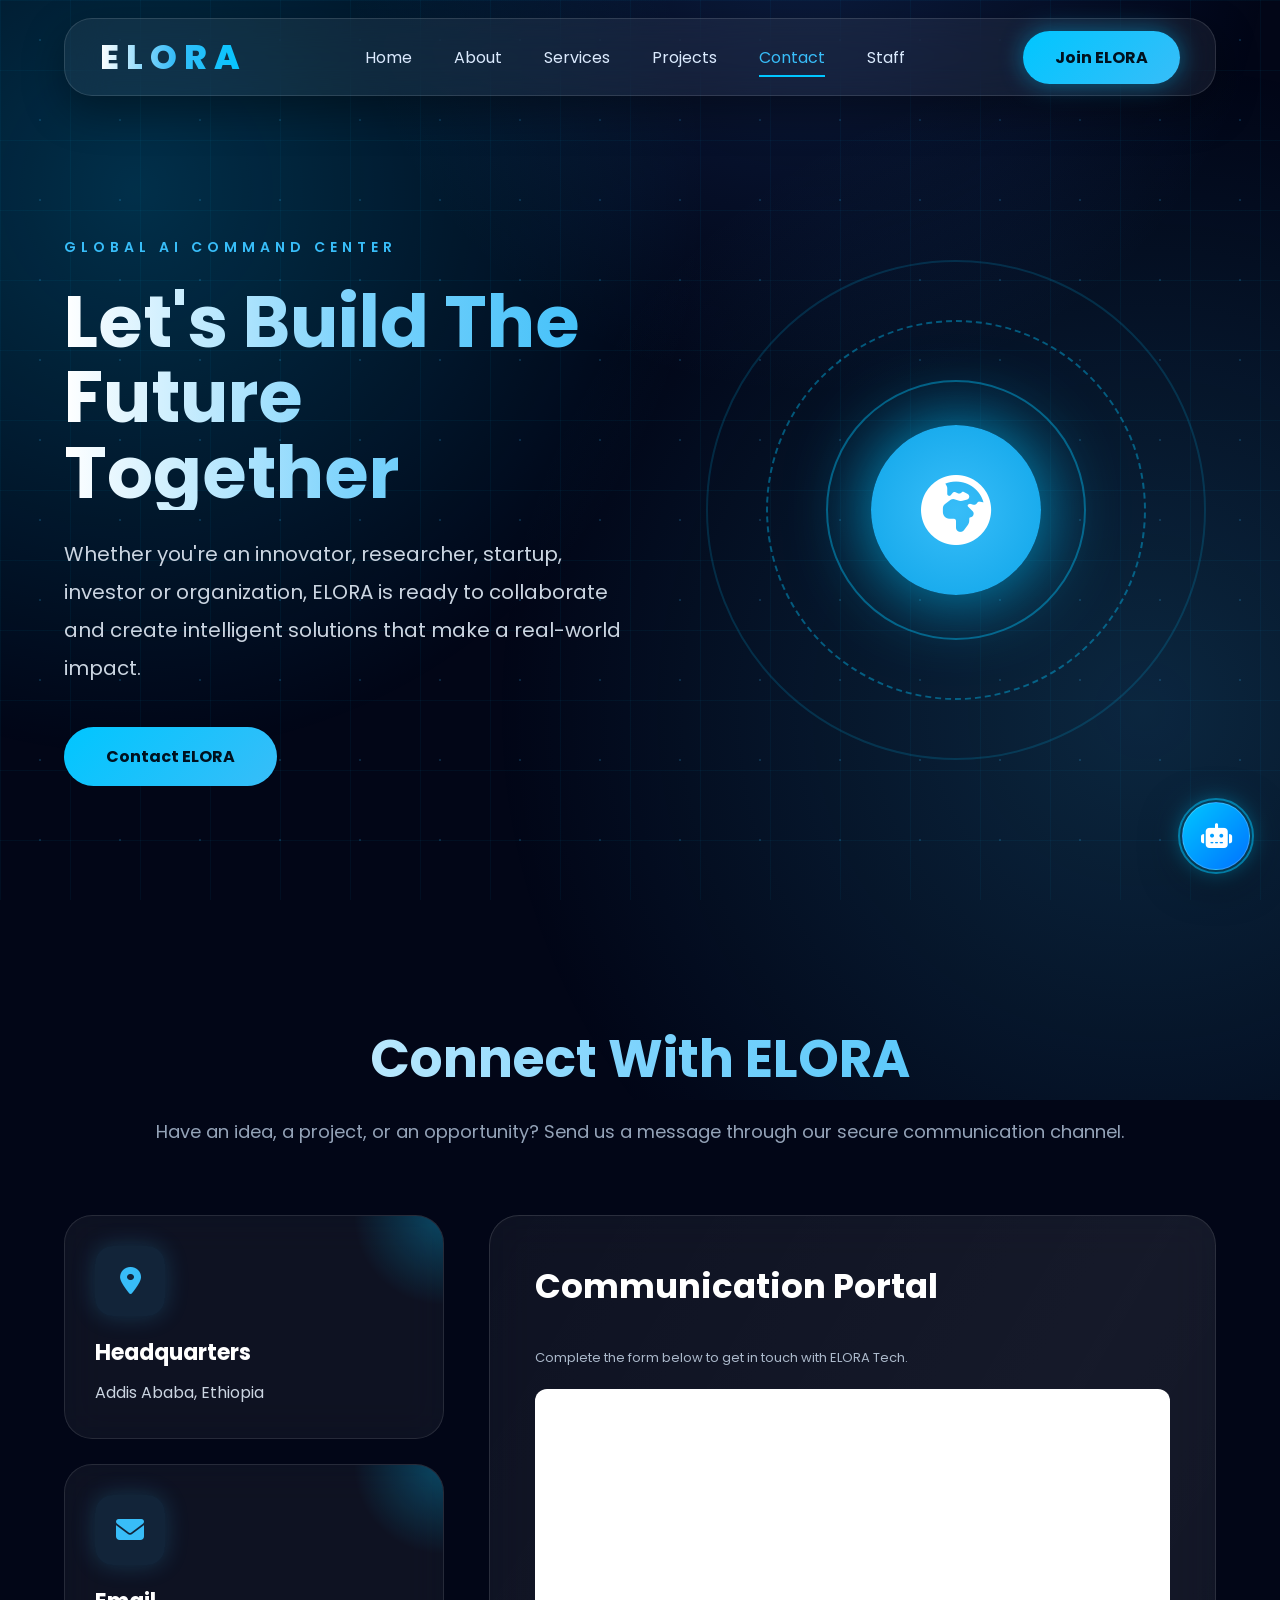
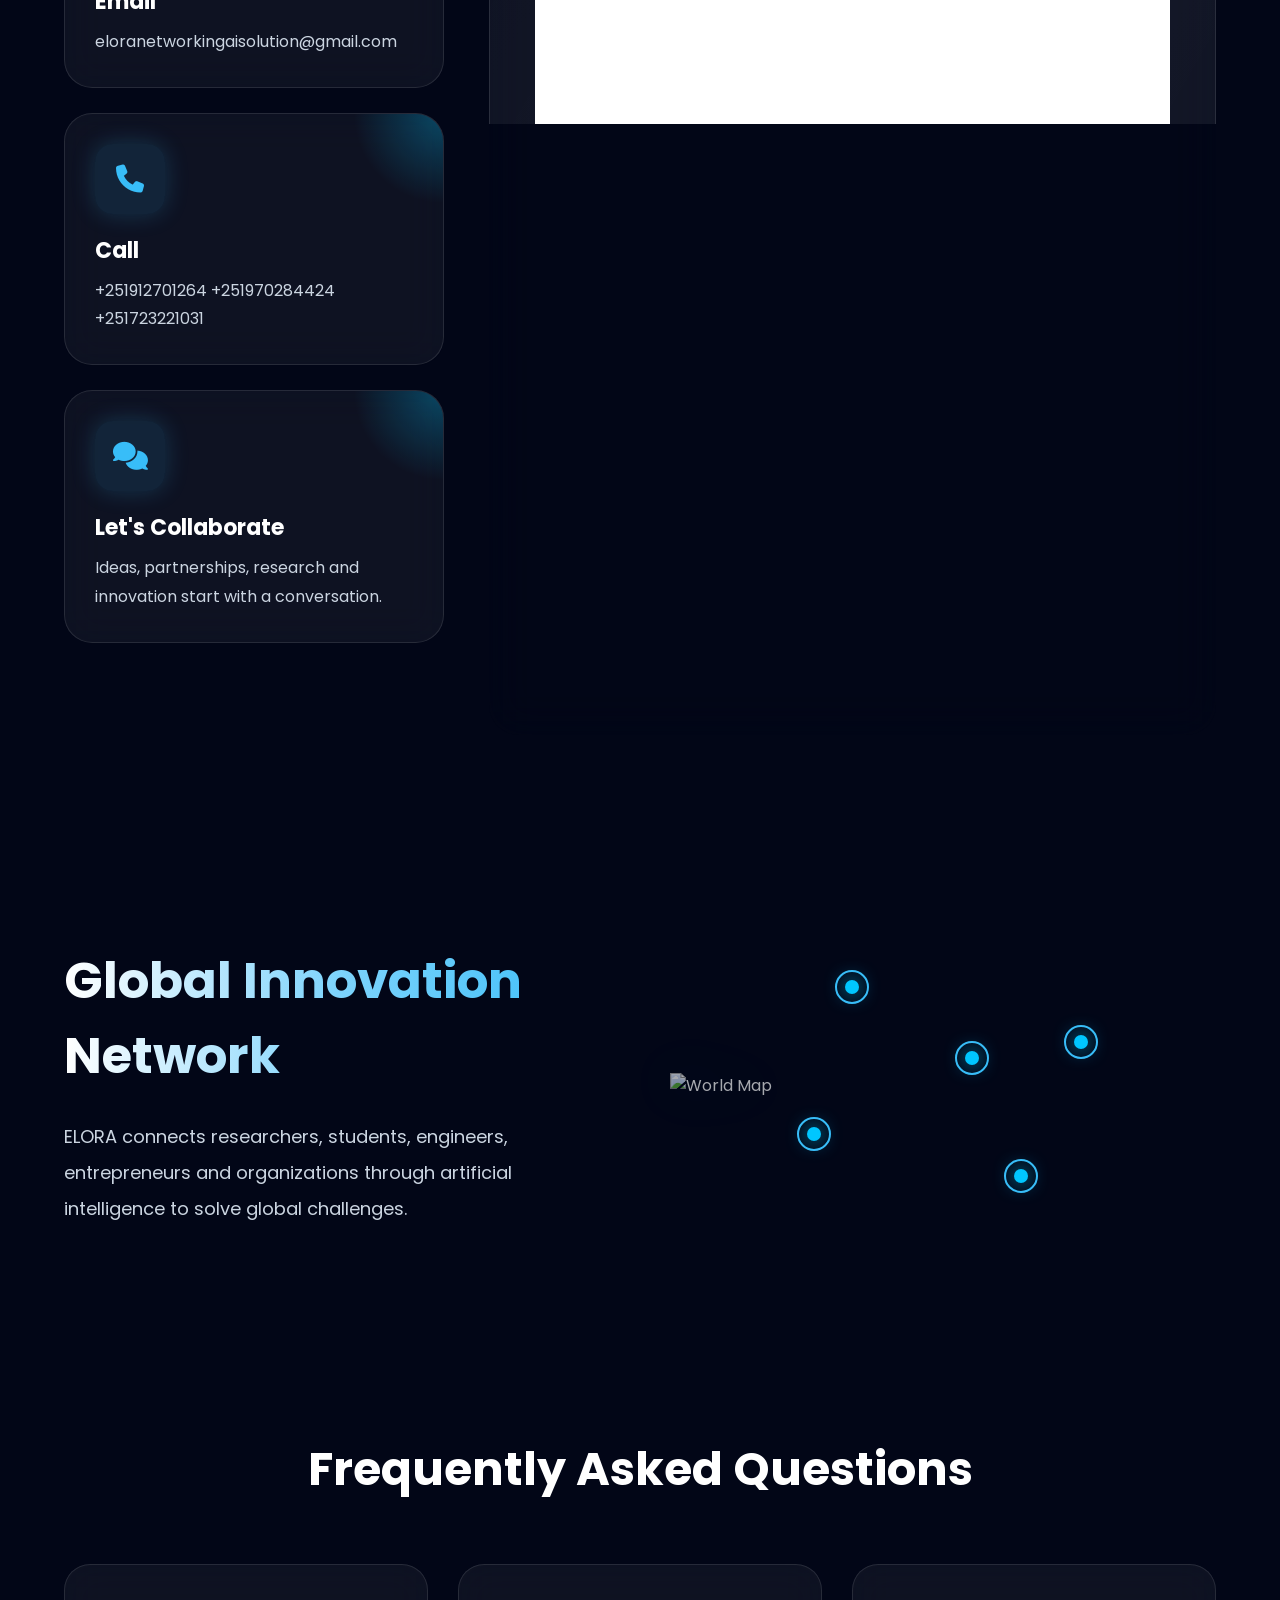
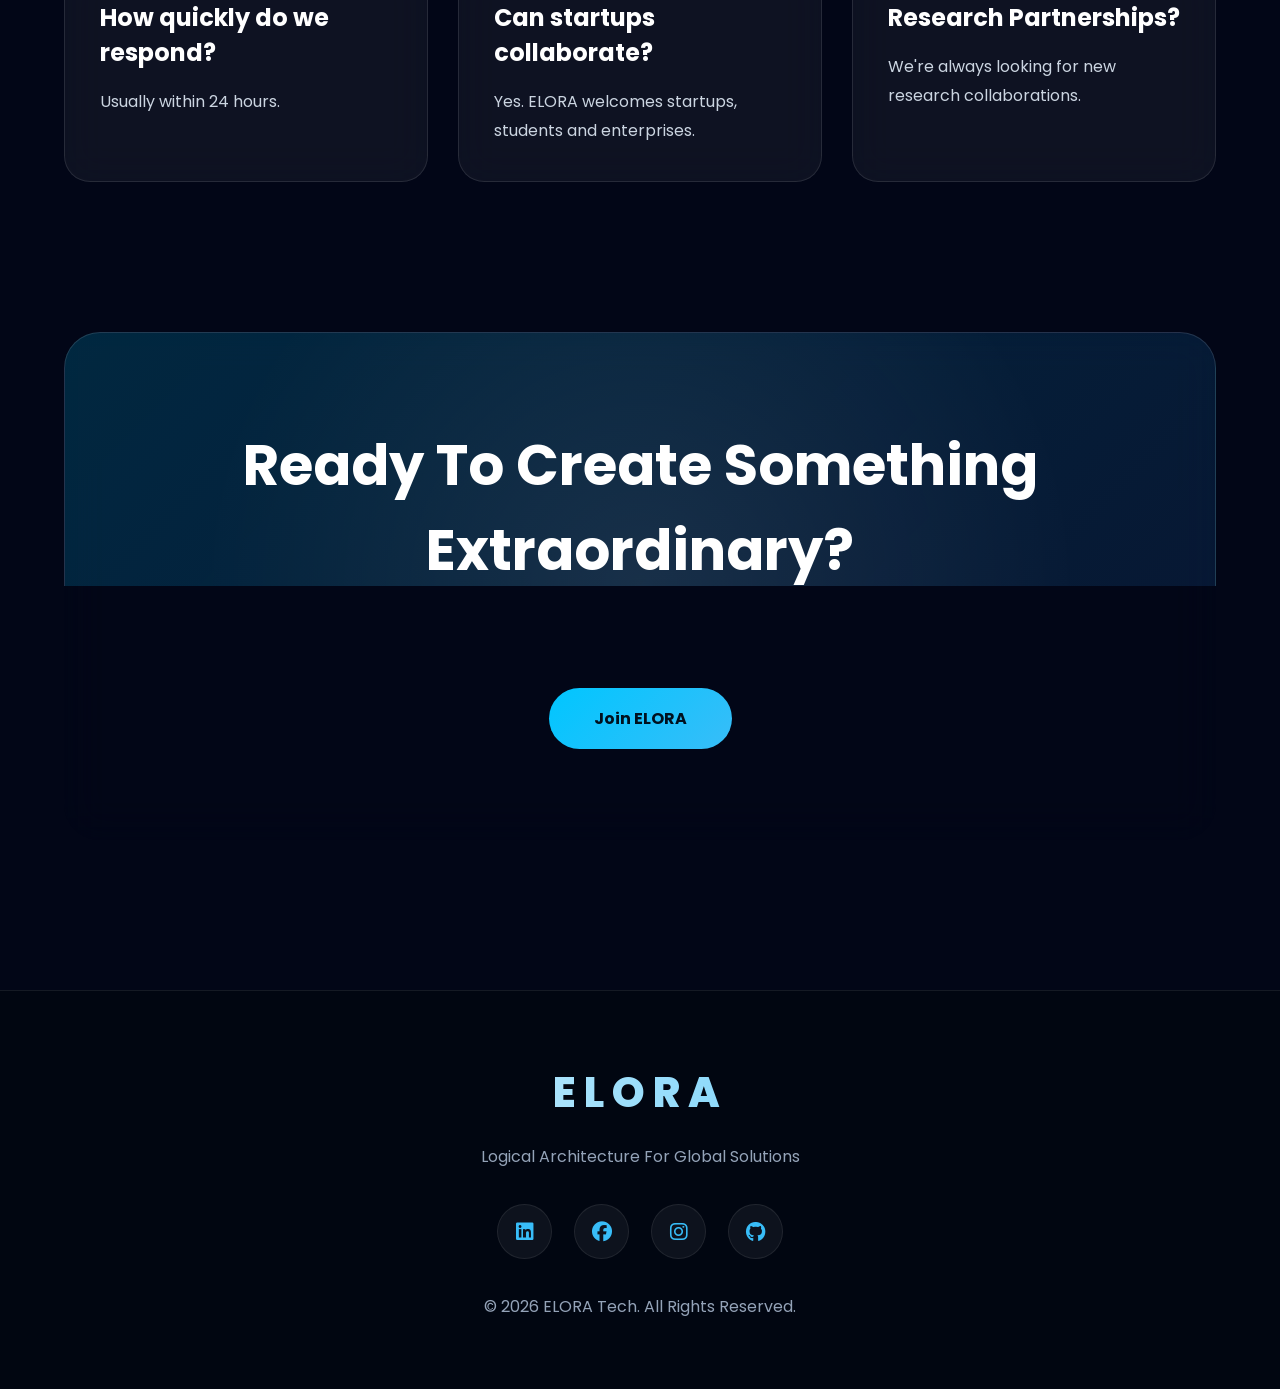
==== commit 12c8a26b: "Update contact.html" ====
--- a/contact.html
+++ b/contact.html
@@ -520,12 +520,542 @@
             <span>
                 AI Assistant
             </span>
-
-        </div>
-
+<!DOCTYPE html>
+<html lang="en">
+
+<head>
+
+    <meta charset="UTF-8">
+    <meta name="viewport" content="width=device-width, initial-scale=1.0">
+
+    <title>Contact | ELORA Tech</title>
+
+    <link rel="stylesheet" href="contact.css">
+
+    <link href="https://fonts.googleapis.com/css2?family=Poppins:wght@300;400;500;600;700;800&display=swap" rel="stylesheet">
+
+    <link rel="stylesheet"
+        href="https://cdnjs.cloudflare.com/ajax/libs/font-awesome/6.7.2/css/all.min.css">
+
+</head>
+
+<body>
+
+<div class="grid-bg"></div>
+<div class="particles"></div>
+
+<header>
+    <nav class="navbar">
+
+        <a href="index.html" class="logo">ELORA</a>
+
+        <ul class="nav-links">
+            <li><a href="index.html">Home</a></li>
+            <li><a href="about.html">About</a></li>
+            <li><a href="service.html">Services</a></li>
+            <li><a href="projects.html">Projects</a></li>
+            <li><a href="contact.html" class="active">Contact</a></li>
+            <li><a href="staff.html">Staff</a></li>
+        </ul>
+
+        <a href="join.html" class="join-btn">Join ELORA</a>
+
+        <!-- MOBILE MENU BUTTON -->
+        <button class="menu-btn" type="button" aria-label="Open navigation menu" aria-expanded="false">
+            <i class="fas fa-bars"></i>
+        </button>
+
+    </nav>
+</header>
+
+
+<!-- HERO -->
+
+<section class="contact-hero">
+
+<div class="hero-content">
+
+<span>GLOBAL AI COMMAND CENTER</span>
+
+<h1>
+
+Let's Build The Future Together
+
+</h1>
+
+<p>
+
+Whether you're an innovator, researcher, startup, investor or organization,
+ELORA is ready to collaborate and create intelligent solutions that make
+a real-world impact.
+
+</p>
+
+<a href="#contact" class="hero-btn">
+
+Contact ELORA
+
+</a>
+
+</div>
+
+<div class="hero-graphic">
+
+<div class="core">
+
+<i class="fa-solid fa-earth-africa"></i>
+
+</div>
+
+<div class="ring ring1"></div>
+
+<div class="ring ring2"></div>
+
+<div class="ring ring3"></div>
+
+</div>
+
+</section>
+
+
+
+<!-- CONTACT -->
+
+
+<!-- CONTACT -->
+<section id="contact" class="contact-section">
+
+    <div class="section-title">
+        <h2>Connect With ELORA</h2>
+        <p>
+            Have an idea, a project, or an opportunity?
+            Send us a message through our secure communication channel.
+        </p>
     </div>
 
+    <div class="contact-wrapper">
+
+        <!-- LEFT SIDE -->
+        <div class="contact-info">
+
+            <div class="info-card">
+                <i class="fa-solid fa-location-dot"></i>
+                <h3>Headquarters</h3>
+                <p>Addis Ababa, Ethiopia</p>
+            </div>
+
+            <div class="info-card">
+                <i class="fa-solid fa-envelope"></i>
+                <h3>Email</h3>
+                <p>eloranetworkingaisolution@gmail.com</p>
+            </div>
+
+            <div class="info-card">
+                <i class="fa-solid fa-phone"></i>
+                <h3>Call</h3>
+                <p>+251912701264
++251970284424 
++251723221031</p>
+            </div>
+
+            <div class="info-card">
+                <i class="fa-solid fa-comments"></i>
+                <h3>Let's Collaborate</h3>
+                <p>Ideas, partnerships, research and innovation start with a conversation.</p>
+            </div>
+
+        </div>
+
+        <!-- GOOGLE FORM -->
+        <div class="contact-form google-form-container">
+
+            <h3>Communication Portal</h3>
+
+            <p class="form-description">
+                Complete the form below to get in touch with ELORA Tech.
+            </p>
+
+            <iframe
+                src="https://docs.google.com/forms/d/e/1FAIpQLSfigRZmQ2jDMhBp-53AdBX9DcAgVGga9rWlDTqEb82t826cug/viewform?embedded=true"
+                width="100%"
+                height="900"
+                frameborder="0"
+                marginheight="0"
+                marginwidth="0"
+                loading="lazy"
+                title="ELORA Tech Contact Form">
+                Loading…
+            </iframe>
+
+        </div>
+
+    </div>
+
+</section>
+
+
+
+
+<!-- WORLD NETWORK -->
+
+<section class="network">
+
+<div class="network-content">
+
+<h2>
+
+Global Innovation Network
+
+</h2>
+
+<p>
+
+ELORA connects researchers, students, engineers,
+entrepreneurs and organizations through artificial intelligence
+to solve global challenges.
+
+</p>
+
+</div>
+
+<div class="world-map">
+
+<div class="pulse p1"></div>
+<div class="pulse p2"></div>
+<div class="pulse p3"></div>
+<div class="pulse p4"></div>
+<div class="pulse p5"></div>
+
+<img src="worldmap.jpg" alt="World Map">
+
+</div>
+
+</section>
+
+
+
+<!-- FAQ -->
+
+<section class="faq">
+
+<h2>
+
+Frequently Asked Questions
+
+</h2>
+
+<div class="faq-grid">
+
+<div class="faq-card">
+
+<h3>
+
+How quickly do we respond?
+
+</h3>
+
+<p>
+
+Usually within 24 hours.
+
+</p>
+
+</div>
+
+<div class="faq-card">
+
+<h3>
+
+Can startups collaborate?
+
+</h3>
+
+<p>
+
+Yes. ELORA welcomes startups,
+students and enterprises.
+
+</p>
+
+</div>
+
+<div class="faq-card">
+
+<h3>
+
+Research Partnerships?
+
+</h3>
+
+<p>
+
+We're always looking for new
+research collaborations.
+
+</p>
+
+</div>
+
+</div>
+
+</section>
+
+
+
+<!-- CTA -->
+
+<section class="cta">
+
+<h2>
+
+Ready To Create Something Extraordinary?
+
+</h2>
+
+<p>
+
+Join ELORA's mission to illuminate the future
+through ethical artificial intelligence.
+
+</p>
+
+<a href="join.html">
+
+Join ELORA
+
+</a>
+
+</section>
+
+
+
+<footer>
+
+<div class="footer-logo">
+
+ELORA
+
+</div>
+
+<p>
+
+Logical Architecture For Global Solutions
+
+</p>
+
+<div class="socials">
+
+<a href="#"><i class="fab fa-linkedin"></i></a>
+
+<a href="#"><i class="fab fa-facebook"></i></a>
+
+<a href="#"><i class="fab fa-instagram"></i></a>
+
+<a href="#"><i class="fab fa-github"></i></a>
+
+</div>
+
+<p>
+
+© 2026 ELORA Tech. All Rights Reserved.
+
+</p>
+
+</footer>
+
+<script src="contact.js"></script>
+<script src="elora-ai.js"></script>
+<!-- =====================================================
+     ELORA AI CHATBOT
+===================================================== -->
+
+<div class="elora-ai-widget">
+
+    <!-- Floating Button -->
+    <button
+        id="elora-ai-button"
+        class="elora-ai-button"
+        aria-label="Open ELORA AI"
+        type="button">
+
+        <span class="ai-pulse"></span>
+
+        <i class="fas fa-robot"></i>
+
+    </button>
+
+
+    <!-- Chat Window -->
+    <div
+        id="elora-ai-chat"
+        class="elora-ai-chat"
+        aria-hidden="true">
+
+
+        <!-- HEADER -->
+
+        <div class="elora-ai-header">
+
+            <div class="elora-ai-brand">
+
+                <div class="elora-ai-avatar">
+
+                    <i class="fas fa-robot"></i>
+
+                </div>
+
+                <div>
+
+                    <h3>ELORA AI</h3>
+
+                    <span>
+                        <span class="online-dot"></span>
+                        Online
+                    </span>
+
+                </div>
+
+            </div>
+
+
+            <button
+                id="elora-ai-close"
+                class="elora-ai-close"
+                aria-label="Close chatbot"
+                type="button">
+
+                <i class="fas fa-xmark"></i>
+
+            </button>
+
+        </div>
+
+
+        <!-- CHAT MESSAGES -->
+
+        <div
+            id="elora-ai-messages"
+            class="elora-ai-messages">
+
+            <div class="ai-message">
+
+                <div class="message-avatar">
+                    <i class="fas fa-robot"></i>
+                </div>
+
+                <div class="message-content">
+
+                    <p>
+                        Hello 👋 I'm <strong>ELORA AI</strong>.
+                    </p>
+
+                    <p>
+                        I'm here to help you explore
+                        ELORA Tech, our services,
+                        projects and mission.
+                    </p>
+
+                    <span class="message-time">
+                        Just now
+                    </span>
+
+                </div>
+
+            </div>
+
+
+            <!-- QUICK QUESTIONS -->
+
+            <div class="ai-quick-actions">
+
+                <button data-question="What is ELORA Tech?">
+                    What is ELORA?
+                </button>
+
+                <button data-question="What services does ELORA provide?">
+                    Our services
+                </button>
+
+                <button data-question="What is ELORA's mission?">
+                    Our mission
+                </button>
+
+                <button data-question="How can I join ELORA?">
+                    Join ELORA
+                </button>
+
+            </div>
+
+        </div>
+
+
+        <!-- TYPING INDICATOR -->
+
+        <div
+            id="elora-ai-typing"
+            class="elora-ai-typing">
+
+            <div class="typing-avatar">
+                <i class="fas fa-robot"></i>
+            </div>
+
+            <div class="typing-dots">
+
+                <span></span>
+                <span></span>
+                <span></span>
+
+            </div>
+
+        </div>
+
+
+        <!-- INPUT -->
+
+        <div class="elora-ai-input-area">
+
+            <input
+                id="elora-ai-input"
+                type="text"
+                placeholder="Ask ELORA AI..."
+                autocomplete="off"
+                maxlength="500">
+
+            <button
+                id="elora-ai-send"
+                type="button"
+                aria-label="Send message">
+
+                <i class="fas fa-paper-plane"></i>
+
+            </button>
+
+        </div>
+
+
+        <div class="elora-ai-footer">
+
+            <span>
+                Powered by ELORA Tech
+            </span>
+
+            <span>
+                AI Assistant
+            </span>
+
+        </div>
+
+    </div>
+
 </div>
 </body>
 
 </html>
+        </div>
+
+    </div>
+
+</div>
+</body>
+
+</html>
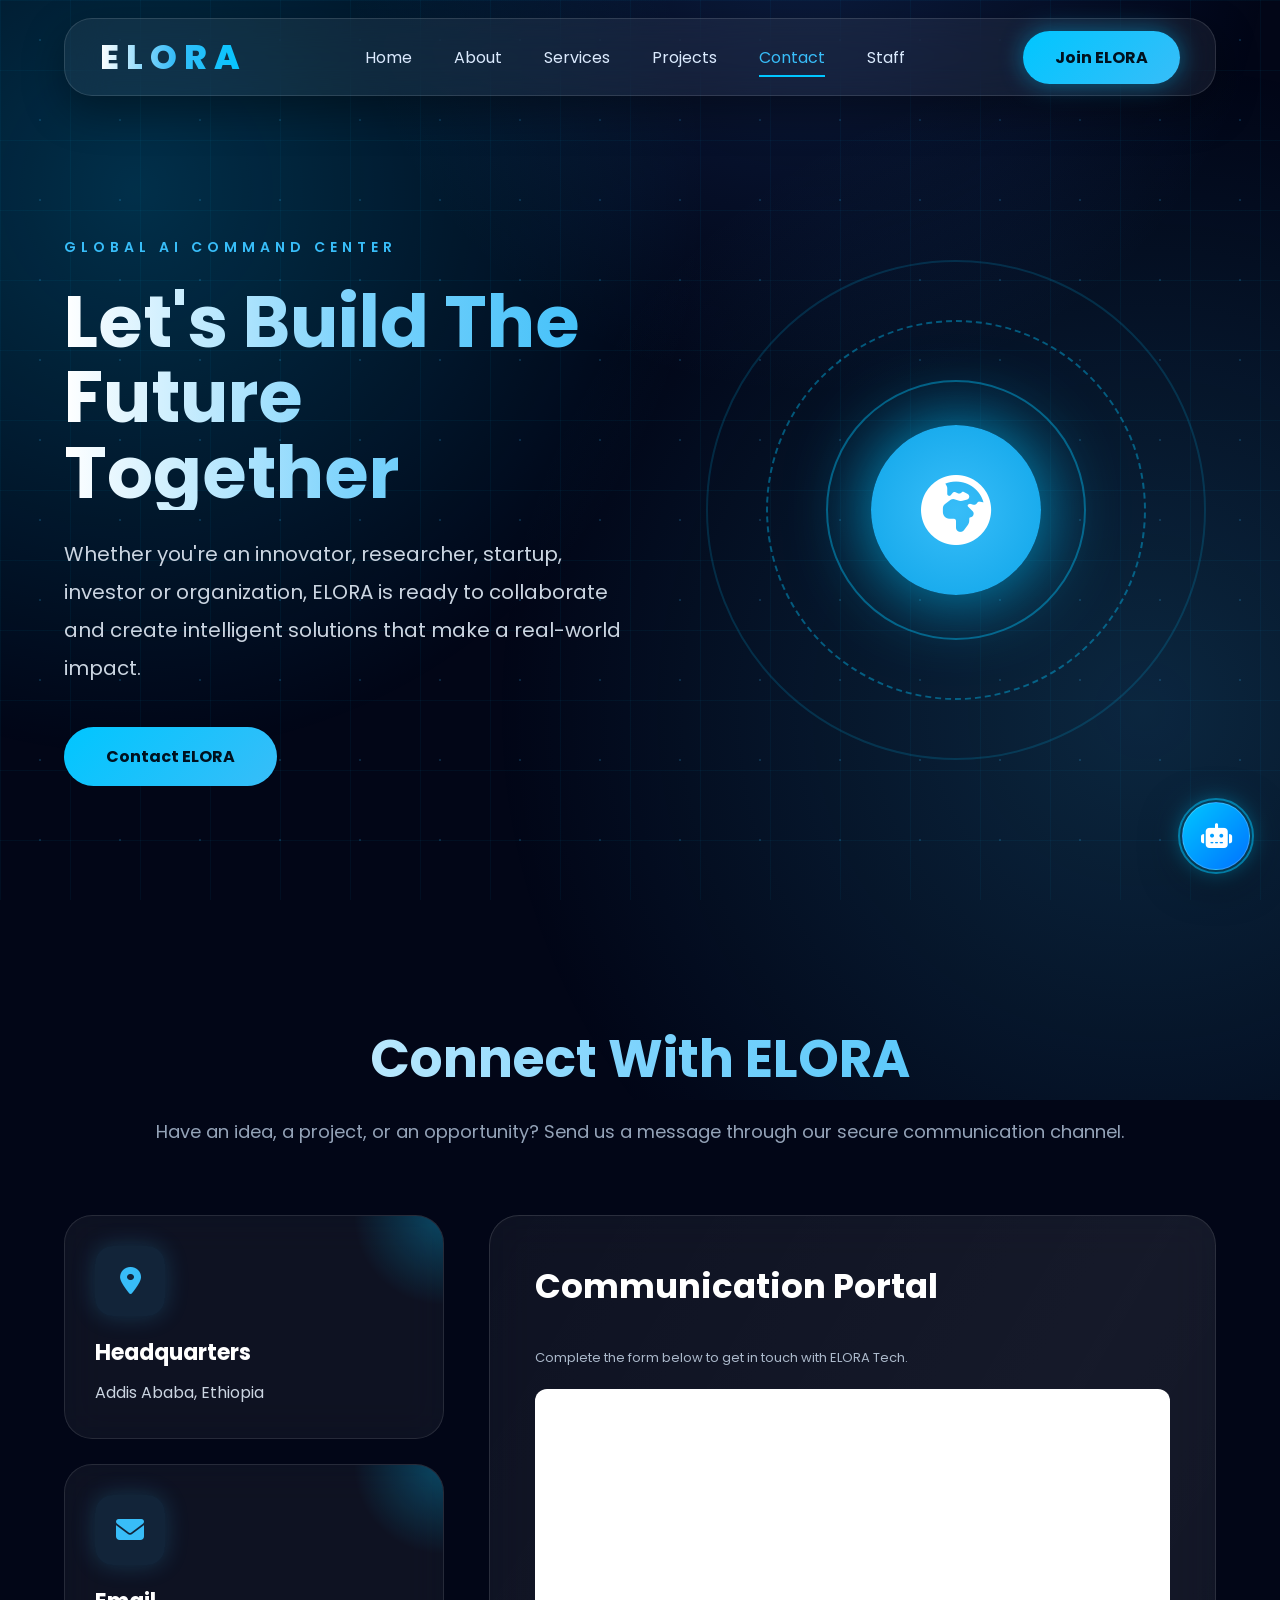
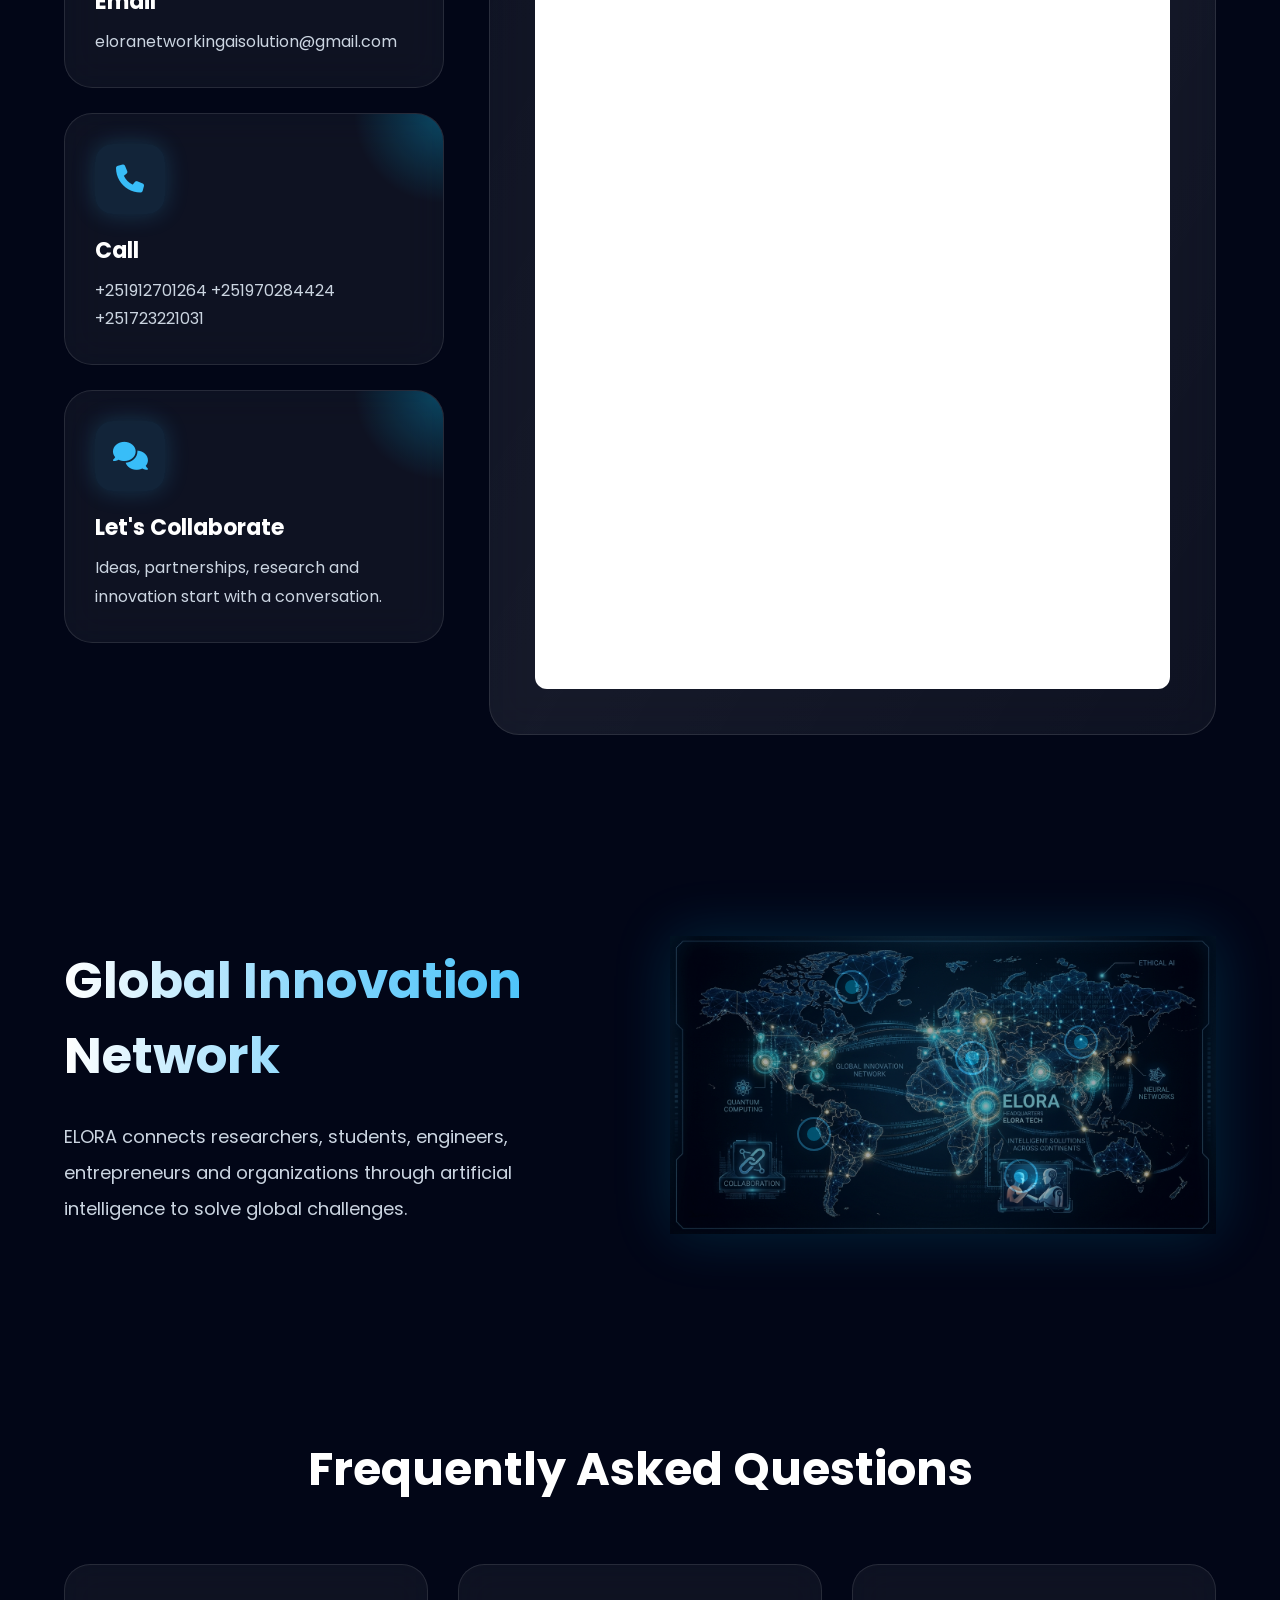
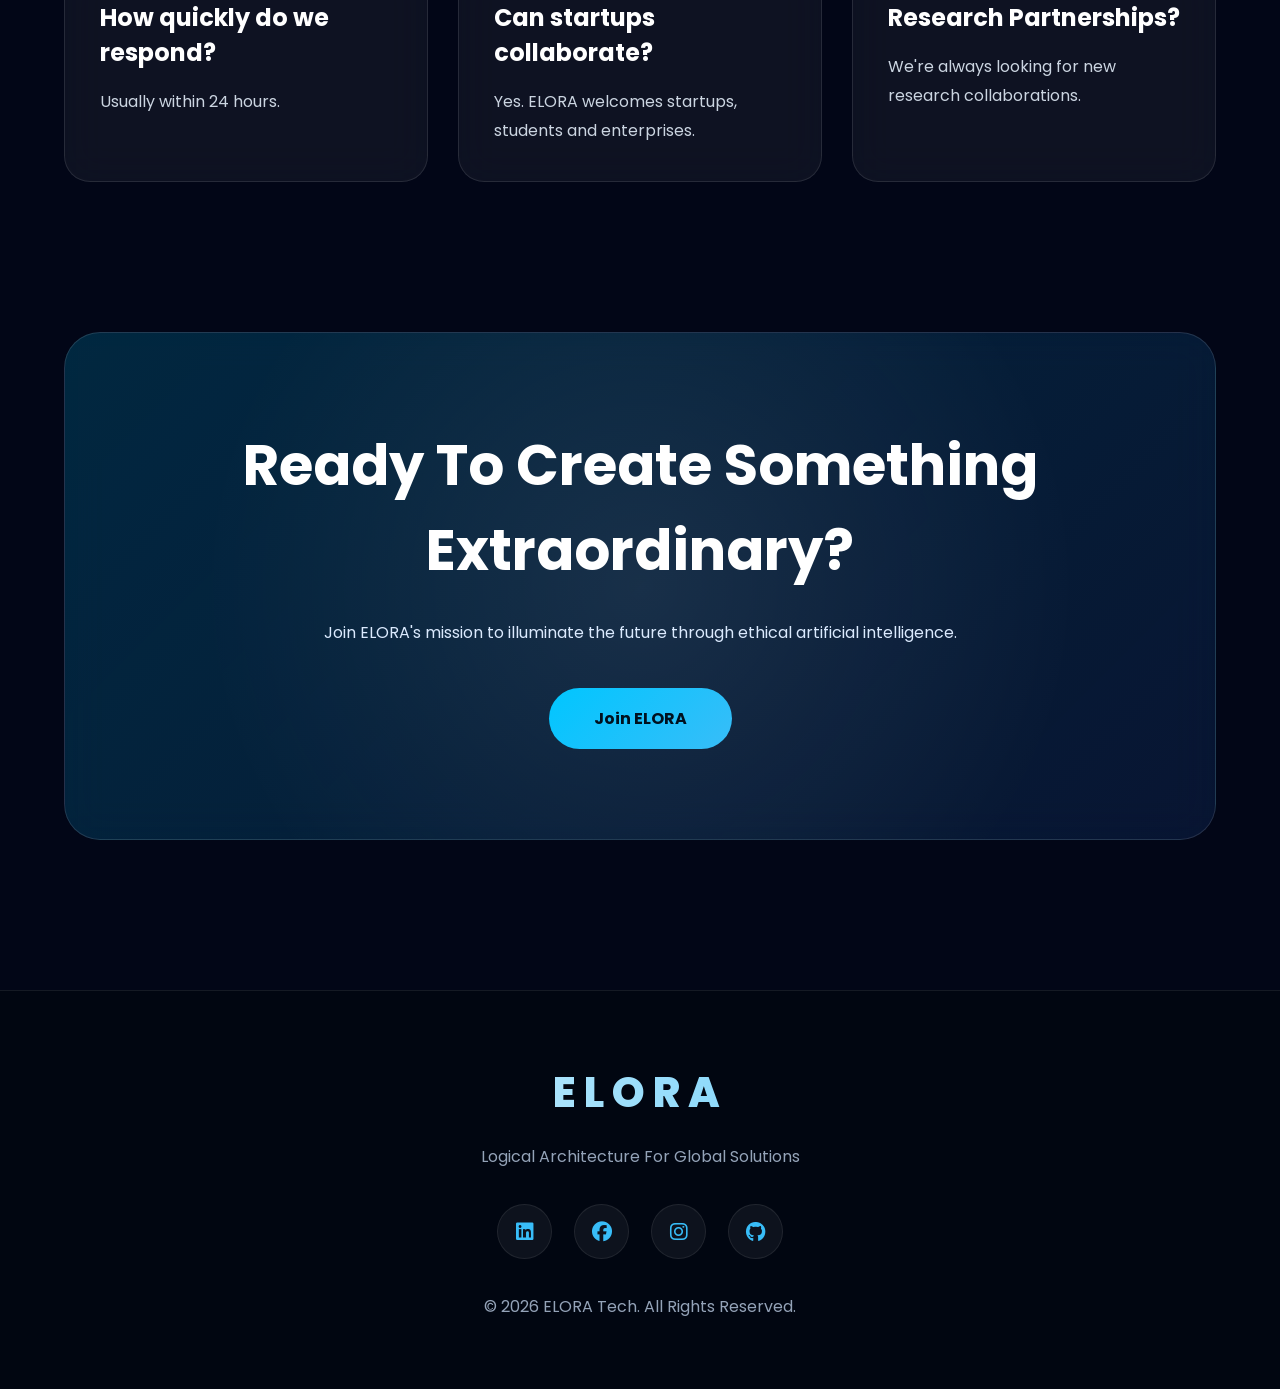
==== commit 3896ec9a: "Update contact.html" ====
--- a/contact.html
+++ b/contact.html
@@ -204,7 +204,7 @@
 <div class="pulse p4"></div>
 <div class="pulse p5"></div>
 
-<img src="assets/world-map.png" alt="World Map">
+<img src="worldmap.jpg" alt="World Map">
 
 </div>
 
@@ -520,542 +520,12 @@
             <span>
                 AI Assistant
             </span>
-<!DOCTYPE html>
-<html lang="en">
-
-<head>
-
-    <meta charset="UTF-8">
-    <meta name="viewport" content="width=device-width, initial-scale=1.0">
-
-    <title>Contact | ELORA Tech</title>
-
-    <link rel="stylesheet" href="contact.css">
-
-    <link href="https://fonts.googleapis.com/css2?family=Poppins:wght@300;400;500;600;700;800&display=swap" rel="stylesheet">
-
-    <link rel="stylesheet"
-        href="https://cdnjs.cloudflare.com/ajax/libs/font-awesome/6.7.2/css/all.min.css">
-
-</head>
-
-<body>
-
-<div class="grid-bg"></div>
-<div class="particles"></div>
-
-<header>
-    <nav class="navbar">
-
-        <a href="index.html" class="logo">ELORA</a>
-
-        <ul class="nav-links">
-            <li><a href="index.html">Home</a></li>
-            <li><a href="about.html">About</a></li>
-            <li><a href="service.html">Services</a></li>
-            <li><a href="projects.html">Projects</a></li>
-            <li><a href="contact.html" class="active">Contact</a></li>
-            <li><a href="staff.html">Staff</a></li>
-        </ul>
-
-        <a href="join.html" class="join-btn">Join ELORA</a>
-
-        <!-- MOBILE MENU BUTTON -->
-        <button class="menu-btn" type="button" aria-label="Open navigation menu" aria-expanded="false">
-            <i class="fas fa-bars"></i>
-        </button>
-
-    </nav>
-</header>
-
-
-<!-- HERO -->
-
-<section class="contact-hero">
-
-<div class="hero-content">
-
-<span>GLOBAL AI COMMAND CENTER</span>
-
-<h1>
-
-Let's Build The Future Together
-
-</h1>
-
-<p>
-
-Whether you're an innovator, researcher, startup, investor or organization,
-ELORA is ready to collaborate and create intelligent solutions that make
-a real-world impact.
-
-</p>
-
-<a href="#contact" class="hero-btn">
-
-Contact ELORA
-
-</a>
-
-</div>
-
-<div class="hero-graphic">
-
-<div class="core">
-
-<i class="fa-solid fa-earth-africa"></i>
-
-</div>
-
-<div class="ring ring1"></div>
-
-<div class="ring ring2"></div>
-
-<div class="ring ring3"></div>
-
-</div>
-
-</section>
-
-
-
-<!-- CONTACT -->
-
-
-<!-- CONTACT -->
-<section id="contact" class="contact-section">
-
-    <div class="section-title">
-        <h2>Connect With ELORA</h2>
-        <p>
-            Have an idea, a project, or an opportunity?
-            Send us a message through our secure communication channel.
-        </p>
+
+        </div>
+
     </div>
 
-    <div class="contact-wrapper">
-
-        <!-- LEFT SIDE -->
-        <div class="contact-info">
-
-            <div class="info-card">
-                <i class="fa-solid fa-location-dot"></i>
-                <h3>Headquarters</h3>
-                <p>Addis Ababa, Ethiopia</p>
-            </div>
-
-            <div class="info-card">
-                <i class="fa-solid fa-envelope"></i>
-                <h3>Email</h3>
-                <p>eloranetworkingaisolution@gmail.com</p>
-            </div>
-
-            <div class="info-card">
-                <i class="fa-solid fa-phone"></i>
-                <h3>Call</h3>
-                <p>+251912701264
-+251970284424 
-+251723221031</p>
-            </div>
-
-            <div class="info-card">
-                <i class="fa-solid fa-comments"></i>
-                <h3>Let's Collaborate</h3>
-                <p>Ideas, partnerships, research and innovation start with a conversation.</p>
-            </div>
-
-        </div>
-
-        <!-- GOOGLE FORM -->
-        <div class="contact-form google-form-container">
-
-            <h3>Communication Portal</h3>
-
-            <p class="form-description">
-                Complete the form below to get in touch with ELORA Tech.
-            </p>
-
-            <iframe
-                src="https://docs.google.com/forms/d/e/1FAIpQLSfigRZmQ2jDMhBp-53AdBX9DcAgVGga9rWlDTqEb82t826cug/viewform?embedded=true"
-                width="100%"
-                height="900"
-                frameborder="0"
-                marginheight="0"
-                marginwidth="0"
-                loading="lazy"
-                title="ELORA Tech Contact Form">
-                Loading…
-            </iframe>
-
-        </div>
-
-    </div>
-
-</section>
-
-
-
-
-<!-- WORLD NETWORK -->
-
-<section class="network">
-
-<div class="network-content">
-
-<h2>
-
-Global Innovation Network
-
-</h2>
-
-<p>
-
-ELORA connects researchers, students, engineers,
-entrepreneurs and organizations through artificial intelligence
-to solve global challenges.
-
-</p>
-
-</div>
-
-<div class="world-map">
-
-<div class="pulse p1"></div>
-<div class="pulse p2"></div>
-<div class="pulse p3"></div>
-<div class="pulse p4"></div>
-<div class="pulse p5"></div>
-
-<img src="worldmap.jpg" alt="World Map">
-
-</div>
-
-</section>
-
-
-
-<!-- FAQ -->
-
-<section class="faq">
-
-<h2>
-
-Frequently Asked Questions
-
-</h2>
-
-<div class="faq-grid">
-
-<div class="faq-card">
-
-<h3>
-
-How quickly do we respond?
-
-</h3>
-
-<p>
-
-Usually within 24 hours.
-
-</p>
-
-</div>
-
-<div class="faq-card">
-
-<h3>
-
-Can startups collaborate?
-
-</h3>
-
-<p>
-
-Yes. ELORA welcomes startups,
-students and enterprises.
-
-</p>
-
-</div>
-
-<div class="faq-card">
-
-<h3>
-
-Research Partnerships?
-
-</h3>
-
-<p>
-
-We're always looking for new
-research collaborations.
-
-</p>
-
-</div>
-
-</div>
-
-</section>
-
-
-
-<!-- CTA -->
-
-<section class="cta">
-
-<h2>
-
-Ready To Create Something Extraordinary?
-
-</h2>
-
-<p>
-
-Join ELORA's mission to illuminate the future
-through ethical artificial intelligence.
-
-</p>
-
-<a href="join.html">
-
-Join ELORA
-
-</a>
-
-</section>
-
-
-
-<footer>
-
-<div class="footer-logo">
-
-ELORA
-
-</div>
-
-<p>
-
-Logical Architecture For Global Solutions
-
-</p>
-
-<div class="socials">
-
-<a href="#"><i class="fab fa-linkedin"></i></a>
-
-<a href="#"><i class="fab fa-facebook"></i></a>
-
-<a href="#"><i class="fab fa-instagram"></i></a>
-
-<a href="#"><i class="fab fa-github"></i></a>
-
-</div>
-
-<p>
-
-© 2026 ELORA Tech. All Rights Reserved.
-
-</p>
-
-</footer>
-
-<script src="contact.js"></script>
-<script src="elora-ai.js"></script>
-<!-- =====================================================
-     ELORA AI CHATBOT
-===================================================== -->
-
-<div class="elora-ai-widget">
-
-    <!-- Floating Button -->
-    <button
-        id="elora-ai-button"
-        class="elora-ai-button"
-        aria-label="Open ELORA AI"
-        type="button">
-
-        <span class="ai-pulse"></span>
-
-        <i class="fas fa-robot"></i>
-
-    </button>
-
-
-    <!-- Chat Window -->
-    <div
-        id="elora-ai-chat"
-        class="elora-ai-chat"
-        aria-hidden="true">
-
-
-        <!-- HEADER -->
-
-        <div class="elora-ai-header">
-
-            <div class="elora-ai-brand">
-
-                <div class="elora-ai-avatar">
-
-                    <i class="fas fa-robot"></i>
-
-                </div>
-
-                <div>
-
-                    <h3>ELORA AI</h3>
-
-                    <span>
-                        <span class="online-dot"></span>
-                        Online
-                    </span>
-
-                </div>
-
-            </div>
-
-
-            <button
-                id="elora-ai-close"
-                class="elora-ai-close"
-                aria-label="Close chatbot"
-                type="button">
-
-                <i class="fas fa-xmark"></i>
-
-            </button>
-
-        </div>
-
-
-        <!-- CHAT MESSAGES -->
-
-        <div
-            id="elora-ai-messages"
-            class="elora-ai-messages">
-
-            <div class="ai-message">
-
-                <div class="message-avatar">
-                    <i class="fas fa-robot"></i>
-                </div>
-
-                <div class="message-content">
-
-                    <p>
-                        Hello 👋 I'm <strong>ELORA AI</strong>.
-                    </p>
-
-                    <p>
-                        I'm here to help you explore
-                        ELORA Tech, our services,
-                        projects and mission.
-                    </p>
-
-                    <span class="message-time">
-                        Just now
-                    </span>
-
-                </div>
-
-            </div>
-
-
-            <!-- QUICK QUESTIONS -->
-
-            <div class="ai-quick-actions">
-
-                <button data-question="What is ELORA Tech?">
-                    What is ELORA?
-                </button>
-
-                <button data-question="What services does ELORA provide?">
-                    Our services
-                </button>
-
-                <button data-question="What is ELORA's mission?">
-                    Our mission
-                </button>
-
-                <button data-question="How can I join ELORA?">
-                    Join ELORA
-                </button>
-
-            </div>
-
-        </div>
-
-
-        <!-- TYPING INDICATOR -->
-
-        <div
-            id="elora-ai-typing"
-            class="elora-ai-typing">
-
-            <div class="typing-avatar">
-                <i class="fas fa-robot"></i>
-            </div>
-
-            <div class="typing-dots">
-
-                <span></span>
-                <span></span>
-                <span></span>
-
-            </div>
-
-        </div>
-
-
-        <!-- INPUT -->
-
-        <div class="elora-ai-input-area">
-
-            <input
-                id="elora-ai-input"
-                type="text"
-                placeholder="Ask ELORA AI..."
-                autocomplete="off"
-                maxlength="500">
-
-            <button
-                id="elora-ai-send"
-                type="button"
-                aria-label="Send message">
-
-                <i class="fas fa-paper-plane"></i>
-
-            </button>
-
-        </div>
-
-
-        <div class="elora-ai-footer">
-
-            <span>
-                Powered by ELORA Tech
-            </span>
-
-            <span>
-                AI Assistant
-            </span>
-
-        </div>
-
-    </div>
-
 </div>
 </body>
 
 </html>
-        </div>
-
-    </div>
-
-</div>
-</body>
-
-</html>
